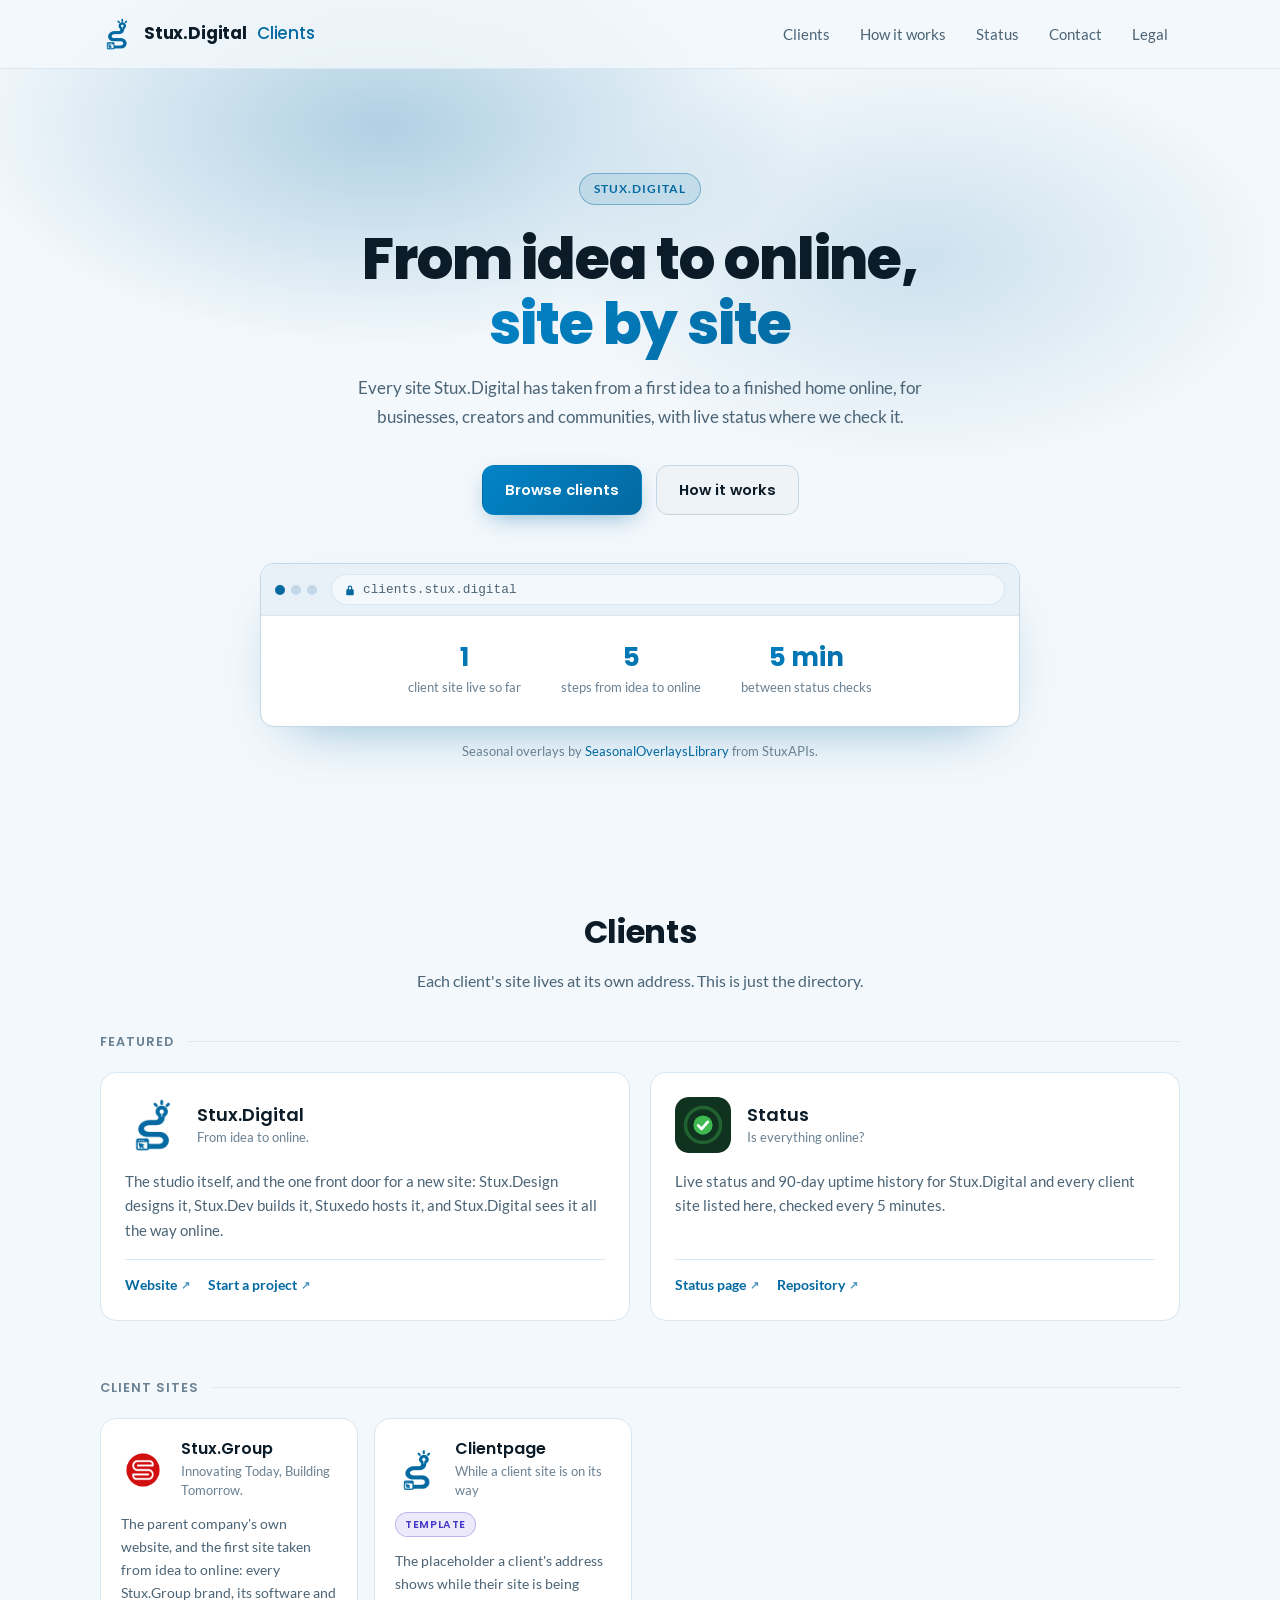
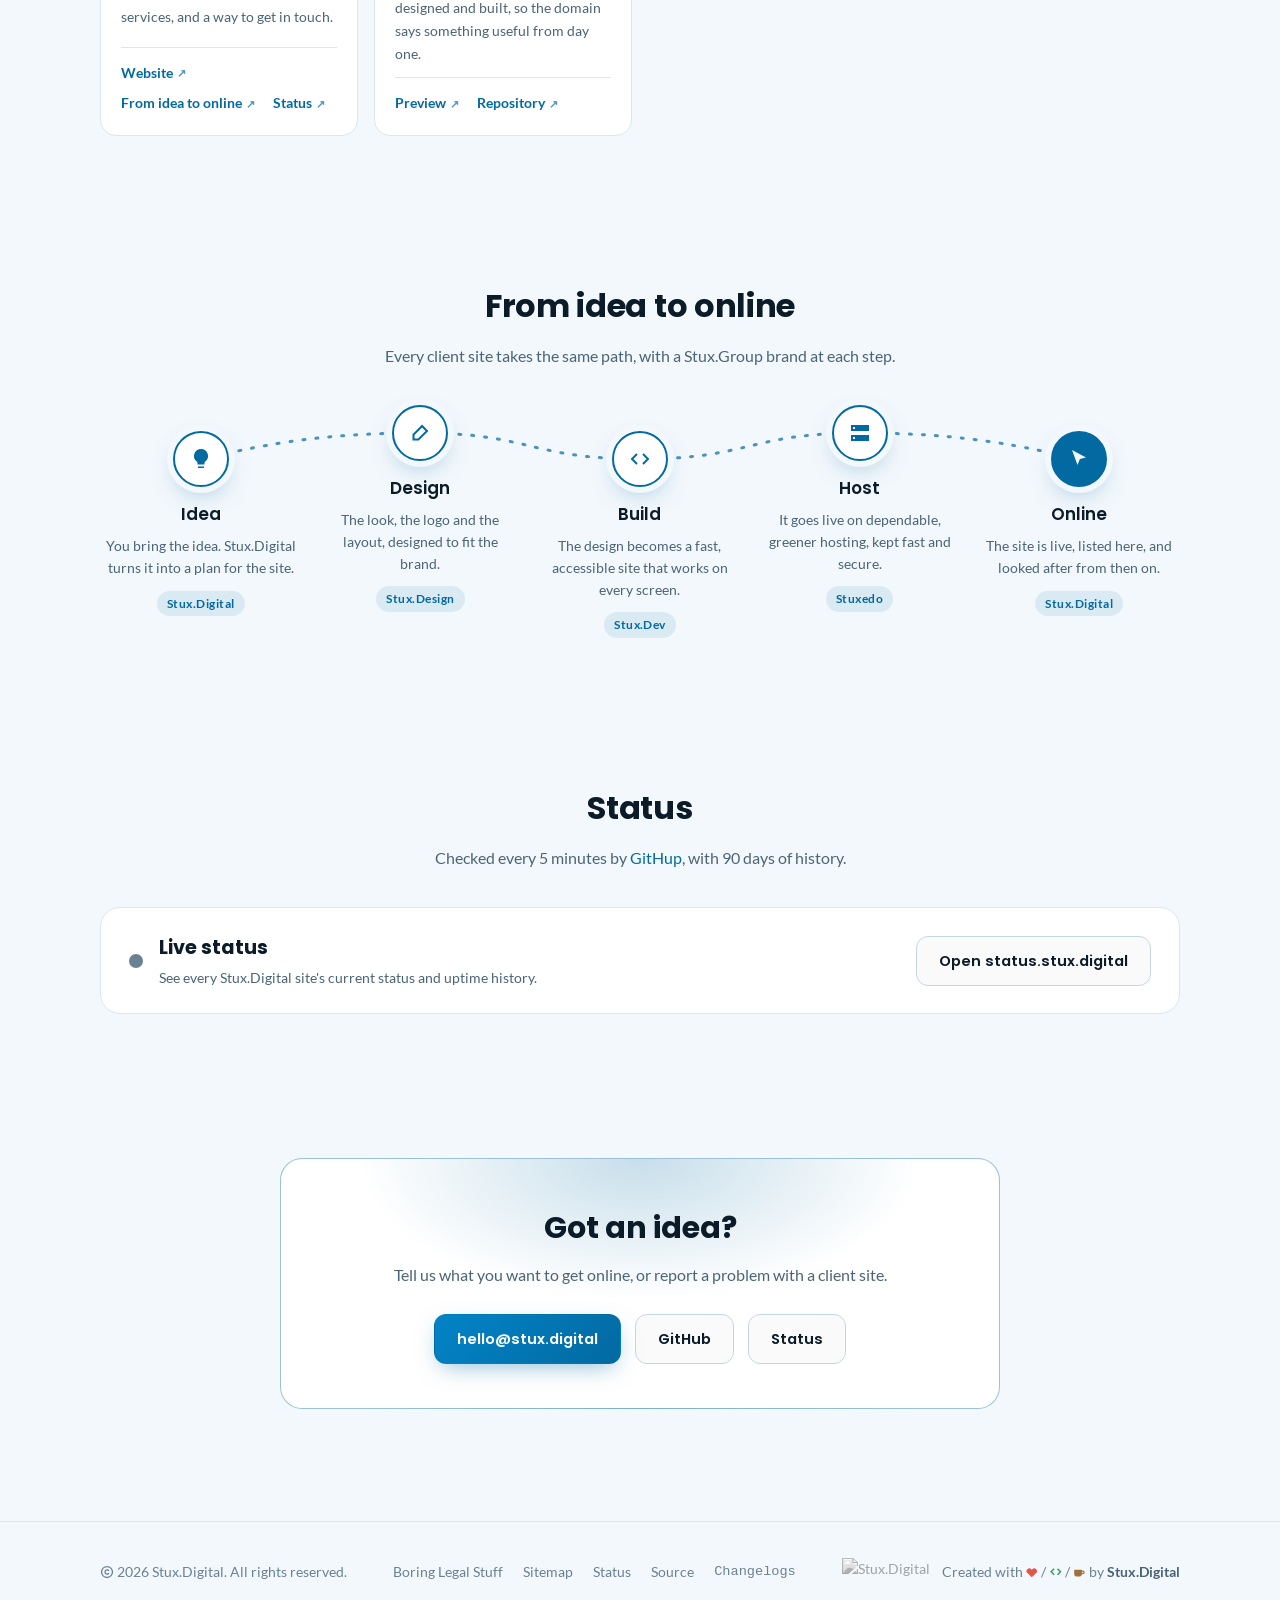
==== index.html @ bcc046fc "Release v1.1.2 See CHANGELOG.md for details." ====
<!doctype html>
<html lang="en">
<head>
  <meta charset="utf-8">
  <meta name="viewport" content="width=device-width, initial-scale=1">
  <meta name="theme-color" content="#0b1218">
  <title>Stux.Digital Clients</title>
  <meta name="description" content="The sites Stux.Digital has taken from idea to online, with live status from status.stux.digital.">
  <link rel="icon" href="https://global.media.stux.digital/favicon.ico" sizes="any">
  <link rel="icon" type="image/png" href="/assets/img/icon-light.png">
  <link rel="stylesheet" href="/assets/css/style.css">
  <link rel="stylesheet" href="/assets/css/site-banner.css">
  <script src="/assets/js/dev-mode.js"></script>
  <script src="https://seasonaloverlayslibrary.stuxapis.net/seasonal-overlays-library.js" defer></script>
</head>
<body>

  <header class="site-header">
    <div class="container">
      <a href="/" class="brand">
        <img class="only-dark" src="/assets/img/icon-light.png" width="34" height="34" alt=""><img class="only-light" src="/assets/img/icon.png" width="34" height="34" alt="">
        Stux.Digital <span class="brand-sub">Clients</span>
      </a>
      <nav class="nav-links">
        <a href="/#clients">Clients</a>
        <a href="/#journey">How it works</a>
        <a href="/#status">Status</a>
        <a href="/#contact">Contact</a>
        <a href="/legal/">Legal</a>
      </nav>
    </div>
  </header>

  <section class="hero">
    <div class="container">
      <span class="eyebrow">Stux.Digital</span>
      <h1>From idea to online,<br><span class="grad">site by site</span></h1>
      <p>Every site Stux.Digital has taken from a first idea to a finished home online, for businesses, creators and communities, with live status where we check it.</p>
      <div class="actions">
        <a class="btn btn-primary" href="#clients">Browse clients</a>
        <a class="btn btn-ghost" href="#journey">How it works</a>
        <button type="button" class="btn btn-ghost btn-season" id="season-btn" data-overlay-preset="auto" hidden>Today's overlay</button>
      </div>

      <!-- The Stux.Digital twist: the hero's stats sit in a browser window, like the one in the logo. -->
      <div class="browser hero-browser">
        <div class="browser-bar" aria-hidden="true">
          <span class="browser-dots"><i></i><i></i><i></i></span>
          <span class="browser-url"><svg viewBox="0 0 16 16" focusable="false"><path d="M5 7V5a3 3 0 0 1 6 0v2h.5A1.5 1.5 0 0 1 13 8.5v5a1.5 1.5 0 0 1-1.5 1.5h-7A1.5 1.5 0 0 1 3 13.5v-5A1.5 1.5 0 0 1 4.5 7zm1.5 0h3V5a1.5 1.5 0 0 0-3 0z"/></svg>clients.stux.digital</span>
        </div>
        <div class="browser-body hero-stats">
          <div><strong class="grad">1</strong><span>client site live so far</span></div>
          <div><strong class="grad">5</strong><span>steps from idea to online</span></div>
          <div><strong class="grad">5 min</strong><span>between status checks</span></div>
        </div>
      </div>
      <p class="season-note">Seasonal overlays by <a href="https://seasonaloverlayslibrary.stuxapis.net" target="_blank" rel="noopener">SeasonalOverlaysLibrary</a> from StuxAPIs.</p>
    </div>
  </section>

  <section class="section" id="clients">
    <div class="container">
      <div class="section-head">
        <h2>Clients</h2>
        <p>Each client's site lives at its own address. This is just the directory.</p>
      </div>

      <h3 class="subhead">Featured</h3>
      <div class="project-grid two-up">

        <article class="project-card" data-monitor="stux-digital:stux-digital">
          <div class="project-top">
            <img class="project-icon only-dark" src="/assets/img/icon-light.png" width="64" height="64" alt="Stux.Digital icon" loading="lazy"><img class="project-icon only-light" src="/assets/img/icon.png" width="64" height="64" alt="Stux.Digital icon" loading="lazy">
            <div>
              <h3>Stux.Digital</h3>
              <div class="project-tagline">From idea to online.</div>
            </div>
          </div>
          <span class="badge-status live" hidden></span>
          <p class="desc">The studio itself, and the one front door for a new site: Stux.Design designs it, Stux.Dev builds it, Stuxedo hosts it, and Stux.Digital sees it all the way online.</p>
          <div class="project-links">
            <a href="https://stux.digital" target="_blank" rel="noopener">Website</a>
            <a href="mailto:hello@stux.digital">Start a project</a>
          </div>
        </article>

        <article class="project-card" data-monitor="stux-digital:*">
          <div class="project-top">
            <img class="project-icon" src="/assets/img/clients/status.svg" width="64" height="64" alt="Status icon" loading="lazy">
            <div>
              <h3>Status</h3>
              <div class="project-tagline">Is everything online?</div>
            </div>
          </div>
          <span class="badge-status live" hidden></span>
          <p class="desc">Live status and 90-day uptime history for Stux.Digital and every client site listed here, checked every 5 minutes.</p>
          <div class="project-links">
            <a href="https://status.stux.digital" target="_blank" rel="noopener">Status page</a>
            <a href="https://github.com/StuxDigital/Status" target="_blank" rel="noopener">Repository</a>
          </div>
        </article>

      </div>

      <h3 class="subhead">Client sites</h3>
      <div class="project-grid compact">

        <!-- The first client site: Stux.Group's own website. -->
        <article class="project-card" data-monitor="stux-group:stux-group">
          <div class="project-top">
            <img class="project-icon" src="/assets/img/clients/stuxgroup.png" width="44" height="44" alt="Stux.Group icon" loading="lazy">
            <div>
              <h3>Stux.Group</h3>
              <div class="project-tagline">Innovating Today, Building Tomorrow.</div>
            </div>
          </div>
          <span class="badge-status live" hidden></span>
          <p class="desc">The parent company's own website, and the first site taken from idea to online: every Stux.Group brand, its software and services, and a way to get in touch.</p>
          <div class="project-links">
            <a href="https://stux.group" target="_blank" rel="noopener">Website</a>
            <a href="/stuxgroup/">From idea to online</a>
            <a href="https://status.stux.group" target="_blank" rel="noopener">Status</a>
          </div>
        </article>

        <article data-state="template" class="project-card">
          <div class="project-top">
            <img class="project-icon only-dark" src="/assets/img/icon-light.png" width="44" height="44" alt="Clientpage icon" loading="lazy"><img class="project-icon only-light" src="/assets/img/icon.png" width="44" height="44" alt="Clientpage icon" loading="lazy">
            <div>
              <h3>Clientpage</h3>
              <div class="project-tagline">While a client site is on its way</div>
            </div>
          </div>
          <span class="badge-status template"><i class="badge-ico" aria-hidden="true"></i>Template</span>
          <p class="desc">The placeholder a client's address shows while their site is being designed and built, so the domain says something useful from day one.</p>
          <div class="project-links">
            <a href="https://clientpage.stux.digital" target="_blank" rel="noopener">Preview</a>
            <a href="https://github.com/StuxDigital/clientpage" target="_blank" rel="noopener">Repository</a>
          </div>
        </article>

      </div>
    </div>
  </section>

  <section class="section" id="journey">
    <div class="container">
      <div class="section-head">
        <h2>From idea to online</h2>
        <p>Every client site takes the same path, with a Stux.Group brand at each step.</p>
      </div>
      <!-- The winding path from the logo joins the five steps (drawn by main.js). -->
      <ol class="journey">
        <li class="journey-step">
          <span class="journey-dot" aria-hidden="true"><svg viewBox="0 0 24 24" focusable="false"><path d="M9 21h6v-1.5H9zm3-19a7 7 0 0 0-4.2 12.6c.5.4.7.9.7 1.4v1.5h7V16c0-.5.2-1 .7-1.4A7 7 0 0 0 12 2z"/></svg></span>
          <h3>Idea</h3>
          <p>You bring the idea. Stux.Digital turns it into a plan for the site.</p>
          <span class="journey-by">Stux.Digital</span>
        </li>
        <li class="journey-step">
          <span class="journey-dot" aria-hidden="true"><svg viewBox="0 0 24 24" focusable="false"><path d="m14.1 3.6 6.3 6.3-9.6 9.6H4.5v-6.3zm0 2.8-7.6 7.6v3.5H10l7.6-7.6z"/></svg></span>
          <h3>Design</h3>
          <p>The look, the logo and the layout, designed to fit the brand.</p>
          <a class="journey-by" href="https://stux.design" target="_blank" rel="noopener">Stux.Design</a>
        </li>
        <li class="journey-step">
          <span class="journey-dot" aria-hidden="true"><svg viewBox="0 0 24 24" focusable="false"><path d="M8.3 6.3 9.7 7.7 5.4 12l4.3 4.3-1.4 1.4L2.6 12zm7.4 0L21.4 12l-5.7 5.7-1.4-1.4 4.3-4.3-4.3-4.3z"/></svg></span>
          <h3>Build</h3>
          <p>The design becomes a fast, accessible site that works on every screen.</p>
          <a class="journey-by" href="https://stux.dev" target="_blank" rel="noopener">Stux.Dev</a>
        </li>
        <li class="journey-step">
          <span class="journey-dot" aria-hidden="true"><svg viewBox="0 0 24 24" focusable="false"><path d="M3 4h18v6H3zm2 2v2h2V6zm-2 8h18v6H3zm2 2v2h2v-2z"/></svg></span>
          <h3>Host</h3>
          <p>It goes live on dependable, greener hosting, kept fast and secure.</p>
          <a class="journey-by" href="https://stuxedo.com" target="_blank" rel="noopener">Stuxedo</a>
        </li>
        <li class="journey-step">
          <span class="journey-dot" aria-hidden="true"><svg viewBox="0 0 24 24" focusable="false"><path d="M5 3l14 7.4-6.1 1.7L10.5 18z"/></svg></span>
          <h3>Online</h3>
          <p>The site is live, listed here, and looked after from then on.</p>
          <span class="journey-by">Stux.Digital</span>
        </li>
      </ol>
    </div>
  </section>

  <section class="section" id="status">
    <div class="container">
      <div class="section-head">
        <h2>Status</h2>
        <p>Checked every 5 minutes by <a href="https://githup.stux.group" target="_blank" rel="noopener" style="color: var(--accent-bright);">GitHup</a>, with 90 days of history.</p>
      </div>
      <div class="status-band" id="status-band">
        <div class="sb-main">
          <span class="sb-dot" aria-hidden="true"></span>
          <div>
            <h2>Live status</h2>
            <p>See every Stux.Digital site's current status and uptime history.</p>
          </div>
        </div>
        <a class="btn btn-ghost" href="https://status.stux.digital" target="_blank" rel="noopener">Open status.stux.digital</a>
      </div>
    </div>
  </section>

  <section class="section" id="contact">
    <div class="container">
      <div class="contact-card">
        <h2>Got an idea?</h2>
        <p>Tell us what you want to get online, or report a problem with a client site.</p>
        <div class="contact-links">
          <a class="btn btn-primary" href="mailto:hello@stux.digital">hello@stux.digital</a>
          <a class="btn btn-ghost" href="https://github.com/StuxDigital" target="_blank" rel="noopener">GitHub</a>
          <a class="btn btn-ghost" href="https://status.stux.digital" target="_blank" rel="noopener">Status</a>
        </div>
      </div>
    </div>
  </section>

  <footer class="site-footer">
    <div class="container">
      <div><span class="copy-i" title="Copyright"><svg viewBox="0 0 16 16" aria-hidden="true" focusable="false"><path d="M8 1a7 7 0 1 1 0 14A7 7 0 0 1 8 1zm0 1.5a5.5 5.5 0 1 0 0 11 5.5 5.5 0 0 0 0-11zm.1 2.3c1.2 0 2.2.6 2.7 1.6l-1.3.7c-.3-.6-.8-.9-1.4-.9-1 0-1.6.8-1.6 1.8s.6 1.8 1.6 1.8c.6 0 1.1-.3 1.4-.9l1.3.7c-.5 1-1.5 1.6-2.7 1.6-1.8 0-3.1-1.4-3.1-3.2s1.3-3.2 3.1-3.2z"/></svg></span><span class="sr-only">&copy;</span> <span data-year data-year-start="2026"></span> Stux.Digital. All rights reserved.</div>
      <div class="footer-links">
        <a href="/legal/">Boring Legal Stuff</a>
        <a href="/sitemap/">Sitemap</a>
        <a href="https://status.stux.digital" target="_blank" rel="noopener">Status</a>
        <a href="https://github.com/StuxDigital/Clients" target="_blank" rel="noopener">Source</a>
        <a href="/changelogs/" data-site-version title="Changelogs">Changelogs</a>
      </div>
      <div class="footer-brand">
        <div class="footer-brand-row">
          <a href="/" aria-label="Stux.Digital"><img class="footer-brand-logo only-dark" src="https://global.media.stux.digital/logo-light.png" alt="Stux.Digital" height="28"><img class="footer-brand-logo only-light" src="https://global.media.stux.digital/logo.png" alt="Stux.Digital" height="28"></a>
        </div>
        <p class="footer-created">Created with <span class="fc-i fc-love" title="Love"><svg viewBox="0 0 16 16" aria-hidden="true" focusable="false"><path d="M8 14.3 1.9 8.4A3.7 3.7 0 0 1 7.2 3.1L8 3.9l.8-.8a3.7 3.7 0 0 1 5.3 5.3z"/></svg></span> / <span class="fc-i fc-code" title="Code"><svg viewBox="0 0 16 16" aria-hidden="true" focusable="false"><path d="M5.4 3.9 1.3 8l4.1 4.1 1.2-1.2L3.7 8l2.9-2.9zm5.2 0L9.4 5.1 12.3 8l-2.9 2.9 1.2 1.2L14.7 8z"/></svg></span> / <span class="fc-i fc-coffee" title="Coffee"><svg viewBox="0 0 16 16" aria-hidden="true" focusable="false"><path d="M1.5 4.5h9.5v5A3.5 3.5 0 0 1 7.5 13h-2.5A3.5 3.5 0 0 1 1.5 9.5zM11 5.5h1.2a2.3 2.3 0 0 1 0 4.6H11V8.6h1.2a.8.8 0 0 0 0-1.6H11z"/></svg></span><span class="sr-only"> love, code and coffee</span> by <a href="https://github.com/StuxDigital" target="_blank" rel="noopener">Stux.Digital</a></p>
      </div>
    </div>
  </footer>

  <script src="/assets/js/main.js" defer></script>
</body>
</html>
---- assets/css/style.css ----
/* Stux.Digital Clients — shared stylesheet
   Layout follows the Stux.Group Services sites; palette is Stux.Digital's two-tone sky blue
   (dark accent #38bdf8, light accent #0369a1, both straight from the logo), dark by default and
   light via the system preference or <html data-theme="light">. Poppins for headings, Lato for
   body copy. The Stux.Digital twist (browser-window frames, the idea-to-online path) is at the end. */

/* Self-hosted (SIL Open Font License), latin subset only, so the site makes
   no third-party requests. See assets/fonts/. */
@font-face {
  font-family: "Lato";
  font-style: normal;
  font-weight: 400;
  font-display: swap;
  src: url("/assets/fonts/lato-400-latin.woff2") format("woff2");
  unicode-range: U+0000-00FF, U+0131, U+0152-0153, U+02BB-02BC, U+02C6, U+02DA, U+02DC, U+0304, U+0308, U+0329, U+2000-206F, U+20AC, U+2122, U+2191, U+2193, U+2212, U+2215, U+FEFF, U+FFFD;
}
@font-face {
  font-family: "Lato";
  font-style: normal;
  font-weight: 700;
  font-display: swap;
  src: url("/assets/fonts/lato-700-latin.woff2") format("woff2");
  unicode-range: U+0000-00FF, U+0131, U+0152-0153, U+02BB-02BC, U+02C6, U+02DA, U+02DC, U+0304, U+0308, U+0329, U+2000-206F, U+20AC, U+2122, U+2191, U+2193, U+2212, U+2215, U+FEFF, U+FFFD;
}
@font-face {
  font-family: "Poppins";
  font-style: normal;
  font-weight: 500;
  font-display: swap;
  src: url("/assets/fonts/poppins-500-latin.woff2") format("woff2");
  unicode-range: U+0000-00FF, U+0131, U+0152-0153, U+02BB-02BC, U+02C6, U+02DA, U+02DC, U+0304, U+0308, U+0329, U+2000-206F, U+20AC, U+2122, U+2191, U+2193, U+2212, U+2215, U+FEFF, U+FFFD;
}
@font-face {
  font-family: "Poppins";
  font-style: normal;
  font-weight: 600;
  font-display: swap;
  src: url("/assets/fonts/poppins-600-latin.woff2") format("woff2");
  unicode-range: U+0000-00FF, U+0131, U+0152-0153, U+02BB-02BC, U+02C6, U+02DA, U+02DC, U+0304, U+0308, U+0329, U+2000-206F, U+20AC, U+2122, U+2191, U+2193, U+2212, U+2215, U+FEFF, U+FFFD;
}
@font-face {
  font-family: "Poppins";
  font-style: normal;
  font-weight: 700;
  font-display: swap;
  src: url("/assets/fonts/poppins-700-latin.woff2") format("woff2");
  unicode-range: U+0000-00FF, U+0131, U+0152-0153, U+02BB-02BC, U+02C6, U+02DA, U+02DC, U+0304, U+0308, U+0329, U+2000-206F, U+20AC, U+2122, U+2191, U+2193, U+2212, U+2215, U+FEFF, U+FFFD;
}
@font-face {
  font-family: "Poppins";
  font-style: normal;
  font-weight: 800;
  font-display: swap;
  src: url("/assets/fonts/poppins-800-latin.woff2") format("woff2");
  unicode-range: U+0000-00FF, U+0131, U+0152-0153, U+02BB-02BC, U+02C6, U+02DA, U+02DC, U+0304, U+0308, U+0329, U+2000-206F, U+20AC, U+2122, U+2191, U+2193, U+2212, U+2215, U+FEFF, U+FFFD;
}

:root {
  color-scheme: dark;
  --bg: #0b1218;
  --bg-raised: #0f1820;
  --bg-card: #121d27;
  --bg-card-hover: #172430;
  --border: #1f2f3c;
  --border-strong: #2b4152;
  --text: #eef6fb;
  --text-muted: #a3b7c4;
  --text-faint: #7a909e;
  --accent: #38bdf8;
  --accent-rgb: 56, 189, 248;
  --accent-bright: #7dd3fc;
  --accent-pink: #0ea5e9;
  --accent-soft: rgba(56, 189, 248, 0.14);
  --accent-grad: linear-gradient(135deg, #7dd3fc 0%, #38bdf8 55%, #0ea5e9 100%);
  --header-bg: rgba(11, 18, 24, 0.8);
  --ghost-bg: rgba(255, 255, 255, 0.02);
  --ok: #34d399; --ok-rgb: 52, 211, 153;
  --warn: #f0b429; --warn-rgb: 240, 180, 41;
  --bad: #ff6b61; --bad-rgb: 255, 107, 97;
  --soon: #b98cff; --soon-rgb: 185, 140, 255;
  --maint: #f0883e; --maint-rgb: 240, 136, 62;
  --tmpl: #a5b4fc; --tmpl-rgb: 165, 180, 252;
  --logo-base: grayscale(1) brightness(0) invert(.7);
  --logo-hover: grayscale(0) brightness(1) invert(0);
  --radius: 16px;
  --container: 1120px;
  --font-sans: "Lato", -apple-system, BlinkMacSystemFont, "Segoe UI", Roboto, Helvetica, Arial, sans-serif;
  --font-display: "Poppins", var(--font-sans);
  --font-mono: "SFMono-Regular", Consolas, "Liberation Mono", Menlo, monospace;
}

@media (prefers-color-scheme: light) {
  :root:not([data-theme="dark"]) {
    color-scheme: light;
    --bg: #f3f8fc;
    --bg-raised: #e8f1f8;
    --bg-card: #ffffff;
    --bg-card-hover: #eef6fc;
    --border: #d9e7f1;
    --border-strong: #c3d7e6;
    --text: #0b1c28;
    --text-muted: #4b6476;
    --text-faint: #6a8193;
    --accent: #0369a1;
    --accent-rgb: 3, 105, 161;
    --accent-bright: #0369a1;
    --accent-pink: #0284c7;
    --accent-soft: rgba(3, 105, 161, 0.1);
    --accent-grad: linear-gradient(135deg, #0284c7 0%, #0369a1 100%);
    --header-bg: rgba(243, 248, 252, 0.82);
    --ghost-bg: rgba(0, 0, 0, 0.02);
    --ok: #0f7a55; --ok-rgb: 15, 122, 85;
    --warn: #9a6a00; --warn-rgb: 154, 106, 0;
    --bad: #c62828; --bad-rgb: 198, 40, 40;
    --soon: #6b3fc4; --soon-rgb: 107, 63, 196;
    --maint: #b8530f; --maint-rgb: 184, 83, 15;
    --tmpl: #4338ca; --tmpl-rgb: 67, 56, 202;
    --logo-base: grayscale(1) brightness(1) invert(0);
    --logo-hover: grayscale(0) brightness(1) invert(0);
  }
}
:root[data-theme="light"] {
  color-scheme: light;
  --bg: #f3f8fc;
  --bg-raised: #e8f1f8;
  --bg-card: #ffffff;
  --bg-card-hover: #eef6fc;
  --border: #d9e7f1;
  --border-strong: #c3d7e6;
  --text: #0b1c28;
  --text-muted: #4b6476;
  --text-faint: #6a8193;
  --accent: #0369a1;
  --accent-rgb: 3, 105, 161;
  --accent-bright: #0369a1;
  --accent-pink: #0284c7;
  --accent-soft: rgba(3, 105, 161, 0.1);
  --accent-grad: linear-gradient(135deg, #0284c7 0%, #0369a1 100%);
  --header-bg: rgba(243, 248, 252, 0.82);
  --ghost-bg: rgba(0, 0, 0, 0.02);
  --ok: #0f7a55; --ok-rgb: 15, 122, 85;
  --warn: #9a6a00; --warn-rgb: 154, 106, 0;
  --bad: #c62828; --bad-rgb: 198, 40, 40;
  --soon: #6b3fc4; --soon-rgb: 107, 63, 196;
  --maint: #b8530f; --maint-rgb: 184, 83, 15;
  --tmpl: #4338ca; --tmpl-rgb: 67, 56, 202;
  --logo-base: grayscale(1) brightness(1) invert(0);
  --logo-hover: grayscale(0) brightness(1) invert(0);
}

* { box-sizing: border-box; }

html { scroll-behavior: smooth; scroll-padding-top: calc(80px + var(--banner-h, 0px)); }

body {
  margin: 0;
  background: var(--bg);
  color: var(--text);
  font-family: var(--font-sans);
  line-height: 1.65;
  -webkit-font-smoothing: antialiased;
  overflow-x: hidden;
}

h1, h2, h3, .brand, .btn { font-family: var(--font-display); }

img { max-width: 100%; display: block; }

a { color: inherit; text-decoration: none; }

::selection { background: var(--accent); color: #fff; }

:focus-visible { outline: 2px solid var(--accent-bright); outline-offset: 3px; border-radius: 6px; }

.container {
  max-width: var(--container);
  margin: 0 auto;
  padding: 0 20px;
}

/* The shared site banner (site-banner.css; dev mode, see main.js) in this site's colours. The banner follows
   the page theme (system preference). */
.site-banners {
  --banner-page-bg: var(--bg);
  --banner-text: var(--text);
  --banner-site: var(--accent-bright);
  --banner-site-light: var(--accent-bright);
}

/* Header */
.site-header {
  position: sticky;
  top: var(--banner-h, 0px);
  z-index: 20;
  background: var(--header-bg);
  backdrop-filter: blur(12px);
  -webkit-backdrop-filter: blur(12px);
  border-bottom: 1px solid var(--border);
}
.site-header .container {
  display: flex;
  align-items: center;
  justify-content: space-between;
  height: 68px;
}
.brand {
  display: flex;
  align-items: center;
  gap: 10px;
  font-weight: 700;
  font-size: 1.05rem;
  letter-spacing: -0.01em;
}
.brand img { width: 34px; height: 34px; border-radius: 10px; }
.brand .brand-sub { color: var(--accent-bright); font-weight: 500; }

.nav-links {
  display: flex;
  gap: 6px;
  font-size: 0.92rem;
  color: var(--text-muted);
}
.nav-links a {
  padding: 6px 12px;
  border-radius: 8px;
  transition: color 0.15s, background 0.15s;
}
.nav-links a:hover { color: var(--text); background: var(--accent-soft); }

/* Breadcrumb */
.breadcrumb {
  display: flex;
  align-items: center;
  gap: 8px;
  font-size: 0.85rem;
  color: var(--text-faint);
  margin-bottom: 14px;
}
.breadcrumb a:hover { color: var(--accent-bright); }
.bc-sep { opacity: 0.5; }
.bc-cur { color: var(--text-muted); }

/* Hero */
.hero {
  position: relative;
  padding: 104px 0 72px;
  text-align: center;
  isolation: isolate;
}
.hero::before {
  content: "";
  position: absolute;
  inset: -120px 0 0;
  z-index: -1;
  background:
    radial-gradient(600px 320px at 30% 20%, rgba(var(--accent-rgb), 0.28), transparent 70%),
    radial-gradient(520px 300px at 72% 35%, rgba(var(--accent-rgb), 0.16), transparent 70%);
  pointer-events: none;
}
.hero .eyebrow {
  display: inline-block;
  font-size: 0.76rem;
  font-weight: 700;
  letter-spacing: 0.08em;
  text-transform: uppercase;
  color: var(--accent-bright);
  background: var(--accent-soft);
  border: 1px solid rgba(var(--accent-rgb), 0.4);
  padding: 5px 14px;
  border-radius: 999px;
  margin-bottom: 22px;
}
.hero h1 {
  font-size: clamp(2.1rem, 5.5vw, 3.6rem);
  font-weight: 800;
  line-height: 1.12;
  letter-spacing: -0.02em;
  margin: 0 0 18px;
}
.grad {
  background: var(--accent-grad);
  -webkit-background-clip: text;
  background-clip: text;
  color: transparent;
}
.hero p {
  color: var(--text-muted);
  max-width: 620px;
  margin: 0 auto;
  font-size: 1.08rem;
}
.hero .actions {
  margin-top: 34px;
  display: flex;
  gap: 14px;
  justify-content: center;
  flex-wrap: wrap;
}
.hero-stats {
  display: flex;
  justify-content: center;
  gap: 40px;
  margin-top: 48px;
  flex-wrap: wrap;
}
.hero-stats div { text-align: center; }
.hero-stats strong {
  display: block;
  font-family: var(--font-display);
  font-size: 1.6rem;
  font-weight: 700;
  line-height: 1.2;
}
.hero-stats span { font-size: 0.82rem; color: var(--text-faint); }

.btn {
  display: inline-flex;
  align-items: center;
  gap: 8px;
  padding: 12px 22px;
  border-radius: 12px;
  font-size: 0.92rem;
  font-weight: 600;
  border: 1px solid var(--border-strong);
  transition: transform 0.15s, background 0.15s, border-color 0.15s, box-shadow 0.15s;
}
.btn:hover { transform: translateY(-1px); }
.btn-primary {
  background: var(--accent-grad);
  color: #fff;
  border-color: transparent;
  box-shadow: 0 8px 24px -8px rgba(var(--accent-rgb), 0.5);
}
.btn-primary:hover { box-shadow: 0 10px 28px -6px rgba(var(--accent-rgb), 0.6); }
.btn-ghost { color: var(--text); background: var(--ghost-bg); }
.btn-ghost:hover { background: var(--accent-soft); border-color: var(--accent); }

/* Sections */
.section { padding: 72px 0; }
.section-head { margin-bottom: 36px; text-align: center; }
.section-head h2 { font-size: clamp(1.6rem, 3.5vw, 2rem); font-weight: 700; margin: 0 0 10px; letter-spacing: -0.01em; }
.section-head p { color: var(--text-muted); margin: 0; }
.subhead {
  display: flex;
  align-items: center;
  gap: 14px;
  font-family: var(--font-display);
  font-size: 0.8rem;
  font-weight: 600;
  letter-spacing: 0.08em;
  text-transform: uppercase;
  color: var(--text-faint);
  margin: 56px 0 20px;
}
.subhead::after { content: ""; flex: 1; height: 1px; background: var(--border); }
.subhead:first-of-type { margin-top: 0; }

/* Project cards */
.project-grid {
  display: grid;
  grid-template-columns: repeat(auto-fill, minmax(300px, 1fr));
  gap: 20px;
}
.project-card {
  position: relative;
  background: var(--bg-card);
  border: 1px solid var(--border);
  border-radius: var(--radius);
  padding: 24px;
  display: flex;
  flex-direction: column;
  gap: 16px;
  transition: border-color 0.2s, transform 0.2s, background 0.2s, box-shadow 0.2s;
}
.project-card:hover {
  border-color: rgba(var(--accent-rgb), 0.7);
  background: var(--bg-card-hover);
  transform: translateY(-3px);
  box-shadow: 0 16px 40px -20px rgba(var(--accent-rgb), 0.55);
}
.project-card .project-top {
  display: flex;
  align-items: center;
  gap: 16px;
}

/* Icons: every icon renders into a fixed square box and is scaled with
   object-fit, so non-square or oddly padded source images are never
   stretched or squashed. */
.project-icon {
  width: 56px;
  height: 56px;
  flex: 0 0 56px;
  aspect-ratio: 1 / 1;
  object-fit: contain;
  border-radius: 14px;
}
/* For icons drawn on a transparent background (no tile of their own). */
.project-card h3 { margin: 0; font-size: 1.12rem; font-weight: 600; line-height: 1.3; }
.project-card .project-tagline { color: var(--text-faint); font-size: 0.84rem; margin-top: 2px; line-height: 1.4; }
.project-card p.desc { color: var(--text-muted); font-size: 0.93rem; margin: 0; flex-grow: 1; }
.project-card .stack {
  display: flex;
  flex-wrap: wrap;
  align-items: center;
  gap: 6px;
}
.pill {
  font-size: 0.72rem;
  padding: 3px 10px;
  border-radius: 999px;
  background: var(--bg-raised);
  border: 1px solid var(--border);
  color: var(--text-muted);
}
.project-card .project-links {
  display: flex;
  gap: 18px;
  font-size: 0.86rem;
  padding-top: 14px;
  border-top: 1px solid var(--border);
}
.project-card .project-links a {
  color: var(--accent-bright);
  font-weight: 700;
  display: inline-flex;
  align-items: center;
  gap: 4px;
}
.project-card .project-links a::after { content: "\2197"; font-size: 0.8em; opacity: 0.7; transition: transform 0.15s; }
.project-card .project-links a:hover { color: var(--text); }
.project-card .project-links a:hover::after { transform: translate(2px, -2px); }

/* Two cards per row (Featured, More projects) */
.project-grid.two-up { grid-template-columns: repeat(2, minmax(0, 1fr)); }

/* Featured cards: bigger icon and a soft accent border */
.project-card.featured {
  padding: 28px;
  border-color: rgba(var(--accent-rgb), 0.45);
  background:
    radial-gradient(420px 180px at 0% 0%, rgba(var(--accent-rgb), 0.14), transparent 70%),
    var(--bg-card);
}
.project-card.featured .project-icon { width: 64px; height: 64px; flex-basis: 64px; border-radius: 16px; }
.project-card.featured h3 { font-size: 1.25rem; }

/* Compact cards for smaller scripts/tools */
.project-grid.compact { grid-template-columns: repeat(auto-fill, minmax(240px, 1fr)); gap: 16px; }
.project-grid.compact .project-card { padding: 20px; gap: 12px; }
.project-grid.compact .project-icon { width: 44px; height: 44px; flex-basis: 44px; border-radius: 12px; }
.project-grid.compact h3 { font-size: 1rem; }
.project-grid.compact p.desc { font-size: 0.88rem; }

.badge-status {
  font-family: var(--font-display);
  font-size: 0.66rem;
  text-transform: uppercase;
  letter-spacing: 0.06em;
  padding: 3px 9px;
  border-radius: 999px;
  font-weight: 600;
  margin-left: auto;
}
.badge-status.live { background: rgba(var(--ok-rgb), 0.1); color: var(--ok); border: 1px solid rgba(var(--ok-rgb), 0.3); }
.badge-status.building { background: rgba(var(--warn-rgb), 0.1); color: var(--warn); border: 1px solid rgba(var(--warn-rgb), 0.3); }
.badge-status.archived, .badge-status.discontinued { background: rgba(156, 160, 172, 0.1); color: var(--text-muted); border: 1px solid rgba(156, 160, 172, 0.35); }

/* About / skills */
.skills-grid {
  display: flex;
  flex-wrap: wrap;
  justify-content: center;
  gap: 10px;
  max-width: 820px;
  margin: 0 auto;
}
.skill-chip {
  background: var(--bg-card);
  border: 1px solid var(--border);
  border-radius: 999px;
  padding: 9px 18px;
  font-size: 0.9rem;
  color: var(--text-muted);
  transition: border-color 0.15s, color 0.15s;
}
.skill-chip:hover { border-color: var(--accent); color: var(--text); }

/* Contact */
.contact-card {
  max-width: 720px;
  margin: 0 auto;
  text-align: center;
  padding: 44px 28px;
  border-radius: 22px;
  border: 1px solid rgba(var(--accent-rgb), 0.4);
  background:
    radial-gradient(400px 200px at 50% 0%, rgba(var(--accent-rgb), 0.22), transparent 70%),
    var(--bg-card);
}
.contact-card h2 { font-size: clamp(1.5rem, 3.5vw, 1.9rem); margin: 0 0 8px; }
.contact-card p { color: var(--text-muted); margin: 0 0 26px; }
.contact-links {
  display: flex;
  gap: 14px;
  justify-content: center;
  flex-wrap: wrap;
}

/* Footer */
.site-footer {
  border-top: 1px solid var(--border);
  padding: 36px 0;
  margin-top: 40px;
}
.site-footer .container {
  display: flex;
  flex-wrap: wrap;
  gap: 16px;
  align-items: center;
  justify-content: space-between;
  font-size: 0.85rem;
  color: var(--text-faint);
}
.footer-links {
  display: flex;
  gap: 20px;
  flex-wrap: wrap;
}
.footer-links a:hover { color: var(--accent-bright); }

/* Brand block "Stux.Digital logo" and "Created with", muted until hovered.
   The logo keeps the same filter functions in every state, so the hover animates smoothly
   (switching the filter off drops the image's layer and snaps). */
.footer-brand { display: flex; flex-wrap: wrap; align-items: center; gap: 8px 12px; }
.footer-brand-row { display: flex; flex-wrap: wrap; align-items: center; gap: 8px 12px; }
.footer-brand-logo { display: block; height: 28px; width: auto; filter: var(--logo-base); opacity: .7;
  transition: filter .2s ease, opacity .2s ease; will-change: filter, opacity; backface-visibility: hidden; transform: translateZ(0); }
.footer-brand a:hover .footer-brand-logo, .footer-brand a:focus-visible .footer-brand-logo { filter: var(--logo-hover); opacity: 1; }
.footer-brand-sep { color: var(--border); }
.footer-brand-text { color: var(--text-muted); font-weight: 600; transition: color .2s; }
.footer-brand-text:hover, .footer-brand-text:focus-visible { color: var(--text); }
.footer-created { margin: 0; }
.footer-created a { color: var(--text-muted); font-weight: 600; transition: color .2s; }
.footer-created a:hover, .footer-created a:focus-visible { color: var(--text); }
.fc-i, .copy-i { display: inline-flex; vertical-align: -2px; }
.copy-i svg { width: 14px; height: 14px; fill: currentColor; }
/* Created-with icons share a 1em box; heart/coffee are scaled optically so the solid heart is not bigger than the code icon */
.fc-i { vertical-align: -0.125em; }
.fc-i svg { width: 1em; height: 1em; fill: currentColor; }
.fc-love { font-size: 0.85em; }
.fc-code { font-size: 1em; }
.fc-coffee { font-size: 0.95em; }
.fc-love { color: #e5534b; } .fc-code { color: #2da44e; } .fc-coffee { color: #a0703c; }
.sr-only { position: absolute; width: 1px; height: 1px; padding: 0; margin: -1px; overflow: hidden; clip: rect(0,0,0,0); white-space: nowrap; border: 0; }
@media (prefers-reduced-motion: reduce) { .footer-brand-logo, .footer-brand-text, .footer-created a { transition: none; } }

/* Legal pages */
.page-hero { padding: 56px 0 32px; }
.page-title { font-size: 2rem; margin: 8px 0 10px; }
.page-desc { color: var(--text-muted); max-width: 640px; }

.legal-grid {
  display: grid;
  grid-template-columns: repeat(auto-fit, minmax(260px, 1fr));
  gap: 18px;
}
.legal-card {
  background: var(--bg-card);
  border: 1px solid var(--border);
  border-radius: var(--radius);
  padding: 20px;
  display: flex;
  justify-content: space-between;
  align-items: center;
  gap: 12px;
  transition: border-color 0.15s, background 0.15s;
}
.legal-card:hover { border-color: var(--accent); background: var(--bg-card-hover); }
.legal-card-name { font-family: var(--font-display); font-weight: 600; margin-bottom: 4px; }
.legal-card-desc { color: var(--text-muted); font-size: 0.85rem; }

.section--flush { padding-top: 0; }
.prose-page { max-width: 720px; margin: 0 auto; }
.prose-meta { color: var(--text-faint); font-size: 0.82rem; margin-bottom: 28px; }
.prose-body h2 { font-size: 1.25rem; margin: 36px 0 12px; }
.prose-body h2:first-child { margin-top: 0; }
.prose-body p { color: var(--text-muted); }
.prose-body a { color: var(--accent-bright); }
.prose-body a:hover { text-decoration: underline; }

.info-card {
  background: var(--bg-card);
  border: 1px solid var(--border);
  border-radius: var(--radius);
  padding: 4px 20px;
  margin: 24px 0;
}
.info-card-row {
  padding: 14px 0;
  border-bottom: 1px solid var(--border);
}
.info-card-row.last, .info-card-row:last-child { border-bottom: none; }
.info-card-label { display: block; font-weight: 700; font-size: 0.88rem; margin-bottom: 4px; }
.info-card-value { display: block; color: var(--text-muted); font-size: 0.88rem; }

@media (max-width: 640px) {
  .site-header .container { height: auto; padding: 12px 16px; flex-direction: column; gap: 8px; }
  .nav-links { gap: 2px; flex-wrap: wrap; justify-content: center; }
  .container { padding: 0 16px; }
  .hero { padding: 56px 0 44px; }
  .hero-stats { gap: 28px; }
  .section { padding: 48px 0; }
  .project-grid, .project-grid.compact, .project-grid.two-up { grid-template-columns: 1fr; }
}

@media (prefers-reduced-motion: reduce) {
  html { scroll-behavior: auto; }
  *, *::before, *::after { transition: none !important; }
}

/* Discontinued projects: dimmed, with a short note on why */
.project-card.discontinued { background: transparent; border-style: dashed; }
.project-card.discontinued .project-icon { filter: grayscale(0.85); opacity: 0.7; }
.project-card.discontinued h3 { color: var(--text-muted); }
.project-card.discontinued:hover { background: var(--bg-card); }
.project-card.discontinued:hover .project-icon { filter: none; opacity: 1; }
.discontinued-note {
  margin: 0;
  font-size: 0.82rem;
  color: var(--text-faint);
  padding-left: 10px;
  border-left: 2px solid var(--border-strong);
}

/* ── Stux.Digital Clients additions ─────────────────────────────────────── */

/* Which company a service belongs to */
.project-card .owner { font-size: 0.72rem; font-weight: 700; letter-spacing: 0.06em; text-transform: uppercase; color: var(--accent-bright); }

/* One status badge per card, above the description. Precedence (first wins):
   discontinued, template, maintenance, soon, then the live status from main.js. */
.project-card > .badge-status { align-self: flex-start; margin-left: 0; }
.badge-status { display: inline-flex; align-items: center; gap: 6px; }
.badge-status[hidden] { display: none; }
.badge-status.soon { background: rgba(var(--soon-rgb), 0.12); color: var(--soon); border: 1px solid rgba(var(--soon-rgb), 0.35); }
.badge-status.maintenance { background: rgba(var(--maint-rgb), 0.12); color: var(--maint); border: 1px solid rgba(var(--maint-rgb), 0.35); }
.badge-status.template { background: rgba(var(--tmpl-rgb), 0.1); color: var(--tmpl); border: 1px solid rgba(var(--tmpl-rgb), 0.3); }
.badge-status.up { background: rgba(var(--ok-rgb), 0.1); color: var(--ok); border: 1px solid rgba(var(--ok-rgb), 0.3); }
.badge-status.degraded { background: rgba(var(--warn-rgb), 0.1); color: var(--warn); border: 1px solid rgba(var(--warn-rgb), 0.3); }
.badge-status.down { background: rgba(var(--bad-rgb), 0.1); color: var(--bad); border: 1px solid rgba(var(--bad-rgb), 0.35); }
/* Glyphs are the site banner's wrench and rocket (one each), as masks so they take the badge colour.
   Exactly one icon per badge: a glyph for soon/maintenance, the ::before dot for live states, none otherwise. */
.badge-ico { display: none; width: 16px; height: 16px; flex: none; background: currentColor; -webkit-mask: var(--glyph) center / contain no-repeat; mask: var(--glyph) center / contain no-repeat; }
.badge-status.soon .badge-ico, .badge-status.maintenance .badge-ico { display: inline-block; }
.badge-status.soon .badge-ico { --glyph: url("data:image/svg+xml,%3Csvg xmlns='http://www.w3.org/2000/svg' viewBox='-1 -1 14 14'%3E%3Cg transform='rotate%2845 6 6%29'%3E%3Cpath fill-rule='evenodd' d='M6 0c2.9 1.9 3.6 5.2 2.6 8.3H3.4C2.4 5.2 3.1 1.9 6 0zM6 2.9a1.25 1.25 0 1 0 0 2.5A1.25 1.25 0 1 0 6 2.9z'/%3E%3Cpath d='M3.2 5.4 1 9.6h2.9zM8.8 5.4 11 9.6H8.1zM4.5 9h3L6 12z'/%3E%3C/g%3E%3C/svg%3E"); }
.badge-status.maintenance .badge-ico { --glyph: url("data:image/svg+xml,%3Csvg xmlns='http://www.w3.org/2000/svg' viewBox='-1 -1 14 14'%3E%3Cg transform='rotate%2845 6 6%29'%3E%3Cpath fill-rule='evenodd' d='M6 0a2.9 2.9 0 1 1 0 5.8A2.9 2.9 0 1 1 6 0zM5.05 -0.5h1.9v2.9h-1.9z'/%3E%3Crect x='4.9' y='4.6' width='2.2' height='7.4' rx='1.1'/%3E%3C/g%3E%3C/svg%3E"); }
/* Pulsing dot for live states */
.badge-status.up::before, .badge-status.degraded::before, .badge-status.down::before {
  content: ""; width: 7px; height: 7px; border-radius: 50%; background: currentColor; flex: none;
}
.badge-status.up::before { animation: badge-pulse 2s ease-out infinite; }
@keyframes badge-pulse {
  0% { box-shadow: 0 0 0 0 rgba(var(--ok-rgb), 0.55); }
  70%, 100% { box-shadow: 0 0 0 6px rgba(var(--ok-rgb), 0); }
}
@media (prefers-reduced-motion: reduce) { .badge-status.up::before { animation: none; } }

/* Status band */
.status-band {
  display: flex; align-items: center; justify-content: space-between; gap: 20px; flex-wrap: wrap;
  padding: 24px 28px; border-radius: 20px; border: 1px solid var(--border);
  background: var(--bg-card);
}
.status-band .sb-main { display: flex; align-items: center; gap: 16px; }
.status-band .sb-dot { --pulse: 138, 125, 125; width: 14px; height: 14px; border-radius: 50%; background: var(--text-faint); flex: none; box-shadow: 0 0 0 0 rgba(var(--pulse), 0.5); }
.status-band.up .sb-dot { --pulse: var(--ok-rgb); background: var(--ok); }
.status-band.degraded .sb-dot, .status-band.partial .sb-dot { --pulse: var(--warn-rgb); background: var(--warn); }
.status-band.down .sb-dot { --pulse: var(--bad-rgb); background: var(--bad); }
/* Same ring-expands-and-fades pulse as the Online badge dot, coloured by state */
.status-band.up .sb-dot, .status-band.degraded .sb-dot, .status-band.partial .sb-dot, .status-band.down .sb-dot { animation: sb-pulse 2s ease-out infinite; }
@keyframes sb-pulse {
  0% { box-shadow: 0 0 0 0 rgba(var(--pulse), 0.55); }
  70%, 100% { box-shadow: 0 0 0 10px rgba(var(--pulse), 0); }
}
@media (prefers-reduced-motion: reduce) { .status-band .sb-dot { animation: none !important; } }
.status-band h2 { margin: 0; font-size: 1.2rem; }
.status-band p { margin: 2px 0 0; color: var(--text-muted); font-size: 0.9rem; }

/* Seasonal overlay button (SeasonalOverlaysLibrary, vendored in assets/js) */
.btn-season { font-family: var(--font-display); }
.btn-season[hidden] { display: none; }
.hero .season-note { margin-top: 14px; font-size: 0.8rem; color: var(--text-faint); }
.hero .season-note a { color: var(--accent-bright); }

.project-card .project-links button {
  font: inherit; font-weight: 700; color: var(--accent-bright); background: none; border: 0; padding: 0; cursor: pointer;
}
.project-card .project-links button:hover { color: var(--text); }

@media (max-width: 640px) {
  .status-band { padding: 20px; }
}

/* Long names (SeasonalOverlaysLibrary) wrap instead of overflowing, and card links wrap as a row */
.project-card h3 { overflow-wrap: anywhere; }
.project-card .project-top > div { min-width: 0; }
.project-card .project-links { flex-wrap: wrap; row-gap: 8px; }
.project-card .project-links button { white-space: nowrap; }

/* Footer version link (filled from VERSION.md by main.js) */
[data-site-version] { font-family: var(--font-mono, "SFMono-Regular", Consolas, "Liberation Mono", Menlo, monospace); font-variant-numeric: tabular-nums; letter-spacing: 0; }

/* Changelogs page (rendered from CHANGELOG.md by changelogs.js) */
.cl-wrap { max-width: 820px; margin: 0 auto; }
.cl-current { color: var(--text-muted); font-size: 0.9rem; margin: 0 0 20px; }
.cl-current:has(#cl-version:empty) { display: none; }
.cl-current #cl-version { font-family: var(--font-mono, Consolas, monospace); color: var(--text); }
.cl-entry { background: var(--bg-card); border: 1px solid var(--border); border-radius: var(--radius); padding: 18px 22px 10px; margin: 0 0 14px; }
.cl-entry:first-child { border-color: var(--accent); }
.cl-entry h2 { margin: 0 0 10px; font-size: 1.2rem; font-family: var(--font-mono, Consolas, monospace); letter-spacing: 0; }
.cl-entry:first-child h2::after { content: "Latest"; margin-left: 10px; vertical-align: 2px; font: 700 0.7rem var(--font-sans, sans-serif); letter-spacing: 0.06em; text-transform: uppercase; color: #fff; background: var(--accent); border-radius: 999px; padding: 3px 8px; }
.cl-label { display: inline-block; margin: 6px 0 8px; font-size: 0.72rem; font-weight: 800; letter-spacing: 0.08em; text-transform: uppercase; padding: 3px 9px; border-radius: 5px; color: var(--cl, #8a8a94); background: color-mix(in srgb, var(--cl, #8a8a94) 14%, transparent); border: 1px solid color-mix(in srgb, var(--cl, #8a8a94) 45%, transparent); }
.cl-label-added { --cl: #2ecc71; }
.cl-label-changed { --cl: #3ba7ff; }
.cl-label-fixed { --cl: #ffa64d; }
.cl-label-removed { --cl: #ff4d4d; }
.cl-label-security { --cl: #b06bff; }
.cl-label-deprecated { --cl: #8a8a94; }
:root[data-theme="light"] .cl-label-added, :root.theme-light .cl-label-added { --cl: #1e8449; }
:root[data-theme="light"] .cl-label-changed, :root.theme-light .cl-label-changed { --cl: #1a6fc0; }
:root[data-theme="light"] .cl-label-fixed, :root.theme-light .cl-label-fixed { --cl: #b8650f; }
:root[data-theme="light"] .cl-label-removed, :root.theme-light .cl-label-removed { --cl: #c62828; }
:root[data-theme="light"] .cl-label-security, :root.theme-light .cl-label-security { --cl: #7b3fc4; }
:root[data-theme="light"] .cl-label-deprecated, :root.theme-light .cl-label-deprecated { --cl: #5f5f68; }
.cl-list { margin: 0 0 10px; padding-left: 1.2em; color: var(--text-muted); font-size: 0.95rem; }
.cl-list li { margin: 0 0 6px; overflow-wrap: anywhere; }
.cl-list code, .cl-msg code { font-family: var(--font-mono, Consolas, monospace); font-size: 0.88em; background: var(--bg-raised); border: 1px solid var(--border); border-radius: 4px; padding: 1px 5px; }
.cl-list a, .cl-msg a { color: var(--accent-bright, var(--text)); text-decoration: underline; }
.cl-list strong { color: var(--text); }
.cl-h4 { margin: 10px 0 6px; font-size: 0.95rem; }
.cl-msg { color: var(--text-muted); }

/* ── Stux.Digital twist ─────────────────────────────────────────────────────────
   The logo is a browser window with a cursor, joined to a lightbulb by a winding path:
   the hero's stats sit in a browser window, and the idea-to-online journey is a path
   joining five steps. */

/* Theme-swapped images: the bright logo/icon variants on dark, the deep ones on light. */
.only-light { display: none !important; }
@media (prefers-color-scheme: light) {
  :root:not([data-theme="dark"]) .only-light { display: block !important; }
  :root:not([data-theme="dark"]) .only-dark { display: none !important; }
}
:root[data-theme="light"] .only-light { display: block !important; }
:root[data-theme="light"] .only-dark { display: none !important; }

/* Browser-window frame */
.browser {
  max-width: 760px;
  margin: 48px auto 0;
  border: 1px solid var(--border-strong);
  border-radius: 14px;
  background: var(--bg-card);
  overflow: hidden;
  box-shadow: 0 24px 60px -32px rgba(var(--accent-rgb), 0.55);
  text-align: left;
}
.browser-bar {
  display: flex;
  align-items: center;
  gap: 14px;
  padding: 10px 14px;
  background: var(--bg-raised);
  border-bottom: 1px solid var(--border);
}
.browser-dots { display: inline-flex; gap: 6px; flex: none; }
.browser-dots i { width: 10px; height: 10px; border-radius: 50%; background: var(--border-strong); }
.browser-dots i:first-child { background: var(--accent); }
.browser-url {
  flex: 1;
  min-width: 0;
  display: inline-flex;
  align-items: center;
  gap: 7px;
  padding: 4px 12px;
  border-radius: 999px;
  border: 1px solid var(--border);
  background: var(--bg);
  color: var(--text-muted);
  font-family: var(--font-mono);
  font-size: 0.8rem;
  white-space: nowrap;
  overflow: hidden;
  text-overflow: ellipsis;
}
.browser-url svg { width: 12px; height: 12px; flex: none; fill: var(--accent); }
.browser-body { padding: 26px 20px; }
.hero-browser .hero-stats { margin-top: 0; }

/* The empty first-client slot */
.client-empty { border-style: dashed; border-color: rgba(var(--accent-rgb), 0.45); }
.client-empty-icon {
  display: grid;
  place-items: center;
  background: var(--accent-soft);
  border: 1px dashed rgba(var(--accent-rgb), 0.5);
}
.client-empty-icon svg { width: 22px; height: 22px; fill: var(--accent); }

/* The idea-to-online journey: five steps on one winding dotted path, like the path in the logo,
   from the idea's lightbulb to Online. main.js draws it through the dots' centres. */
.journey {
  list-style: none;
  margin: 0;
  padding: 0;
  display: grid;
  grid-template-columns: repeat(5, minmax(0, 1fr));
  gap: 18px;
  position: relative;
}
.journey-path {
  position: absolute;
  inset: 0;
  width: 100%;
  height: 100%;
  overflow: visible;
  pointer-events: none;
  z-index: 0;
}
.journey-path path {
  fill: none;
  stroke: rgba(var(--accent-rgb), 0.7);
  stroke-width: 3;
  stroke-linecap: round;
  stroke-dasharray: 2 11;
  animation: journey-flow 9s linear infinite;
}
@keyframes journey-flow { to { stroke-dashoffset: -260; } }
@media (prefers-reduced-motion: reduce) { .journey-path path { animation: none; } }
.journey-step {
  position: relative;
  z-index: 1;
  text-align: center;
  padding: 0 4px;
}
.journey-step:nth-child(even) { margin-top: 26px; }
.journey-dot {
  display: grid;
  place-items: center;
  width: 56px;
  height: 56px;
  margin: 0 auto 14px;
  border-radius: 50%;
  background: var(--bg-card);
  border: 2px solid var(--accent);
  box-shadow: 0 0 0 6px var(--bg), 0 10px 30px -12px rgba(var(--accent-rgb), 0.8);
}
.journey-dot svg { width: 24px; height: 24px; fill: var(--accent); }
.journey-step:last-child .journey-dot { background: var(--accent); }
.journey-step:last-child .journey-dot svg { fill: var(--bg); }
.journey-step h3 { margin: 0 0 6px; font-size: 1.05rem; font-weight: 600; }
.journey-step p { margin: 0 0 10px; color: var(--text-muted); font-size: 0.88rem; line-height: 1.55; }
.journey-by {
  display: inline-block;
  font-size: 0.74rem;
  font-weight: 700;
  letter-spacing: 0.04em;
  color: var(--accent-bright);
  background: var(--accent-soft);
  border-radius: 999px;
  padding: 3px 10px;
  text-decoration: none;
}
a.journey-by:hover { text-decoration: underline; }
@media (max-width: 860px) {
  .journey { grid-template-columns: 1fr; gap: 0; max-width: 460px; margin: 0 auto; }
  .journey-step,
  .journey-step:nth-child(even) {
    margin: 0;
    display: grid;
    grid-template-columns: 56px 1fr;
    column-gap: 18px;
    text-align: left;
    padding: 0 0 22px;
  }
  .journey-dot { grid-row: span 3; margin: 0; }
  .journey-step .journey-by { justify-self: start; }
}
/* A client's own page: its site in a browser window, then its five steps */
.case-browser { margin-top: 0; }
.case-intro { display: flex; gap: 22px; align-items: flex-start; }
.case-intro img { flex: none; border-radius: 16px; }
.case-intro h2 { margin: 0 0 6px; font-size: 1.4rem; }
.case-intro p { margin: 0 0 16px; color: var(--text-muted); }
.case-links { display: flex; gap: 10px; flex-wrap: wrap; }
@media (max-width: 560px) { .case-intro { flex-direction: column; } }
.not-found-browser { width: 100%; max-width: 620px; margin-top: 0; text-align: center; }
.not-found-browser p { margin-left: auto; margin-right: auto; }
.not-found-browser .browser-body { padding: 36px 24px 40px; }

/* On the bright dark-theme sky, white button text is too faint: use deep ink instead. */
.btn-primary { color: #03253a; }
@media (prefers-color-scheme: light) { :root:not([data-theme="dark"]) .btn-primary { color: #fff; } }
:root[data-theme="light"] .btn-primary { color: #fff; }
/* Phones: the "How it works" link is one tap away in the page anyway; keep the header to two rows. */
@media (max-width: 640px) { .nav-links a[href="/#journey"] { display: none; } }
---- assets/css/site-banner.css ----
/*
 * Site banner - one component, four variants (site, soon, dev, maintenance)
 *
 * Self-contained: copy this file (and site-banner.js) into any project. Muted and
 * readable, and it never covers or cuts off the page.
 *
 * Markup (stack order when several apply: maintenance, soon, dev, site):
 *
 *   <html class="has-site-banner">            (only while a banner is shown)
 *   <body>
 *     <div class="site-banners" data-site-banners>
 *       <div class="site-banner site-banner--dev" role="note">
 *         <span class="site-banner-label">Dev mode</span>
 *         <span class="site-banner-text">Local preview. Run <code>dev-server.sh --no-dev-mode</code>…</span>
 *       </div>
 *     </div>
 *     …the page…
 *
 * Position: sticky at the top of the document by default. If the page scrolls something
 * other than the document (e.g. html{overflow:hidden} + body{overflow:auto}), add
 * .site-banners--fixed to the wrapper and .site-banner-fixed to <html>: the banners are
 * fixed to the top and <body> is padded by their height instead.
 *
 * --banner-h on :root is the banners' height (0px without a banner). site-banner.js keeps
 * it exact with a ResizeObserver, including when the text wraps on phones; the value
 * below is a one-line estimate for no-JS. Offset anything fixed or sticky at the top by
 * it: top: calc(<gap> + var(--banner-h, 0px)), and full-height layouts by
 * min-height: calc(100dvh - var(--banner-h, 0px)). Fixed background layers don't need it.
 *
 * Theme hooks - map these to the project's own tokens (defaults in brackets):
 *   --banner-page-bg   the page background        [var(--bg), #0d1117]
 *   --banner-text      the normal body text       [var(--text), #e6edf3]
 *   --banner-site      the site's own accent      [var(--brand), #3ba7ff] (dark theme)
 *   --banner-site-light  its light-theme accent   [#0a5fb4]
 *   --banner-site-glyph  the site notice's pattern tile, a 48px SVG data URI used as a
 *                      mask (e.g. the project's icon as a silhouette) [a small sparkle]
 * Light theme is picked up from :root.theme-light, :root[data-theme="light"], or the
 * system preference unless :root.theme-dark / [data-theme="dark"] overrides it.
 */

:root {
    --banner-h: 0px;
}

:root.has-site-banner {
    --banner-h: 38px;
    scroll-padding-top: var(--banner-h);
}

.site-banners {
    position: sticky;
    top: 0;
    z-index: 900; /* above page content, below modals (1000+) */
}

.site-banners--fixed {
    position: fixed;
    left: 0;
    right: 0;
}

/* Fixed mode: <html class="has-site-banner site-banner-fixed"> pads <body> instead. */
:root.has-site-banner.site-banner-fixed body {
    padding-top: var(--banner-h);
    scroll-padding-top: var(--banner-h);
}

.site-banner {
    /* Dark-theme accents (the default) */
    --banner-accent: var(--banner-site, var(--brand, #3ba7ff));
    --banner-ink: var(--banner-accent);
    position: relative;
    display: flex;
    flex-wrap: wrap;
    align-items: center;
    justify-content: center;
    gap: 6px 10px;
    padding: 8px 16px;
    /* The page background tinted with the accent; the fallback is the plain page background. */
    --banner-tint: color-mix(in srgb, var(--banner-accent) 12%, var(--banner-page-bg, var(--bg, #0d1117)));
    background: var(--banner-page-bg, var(--bg, #0d1117));
    background: var(--banner-tint);
    border-bottom: 1px solid var(--banner-accent);
    border-bottom-color: color-mix(in srgb, var(--banner-accent) 35%, transparent);
    color: var(--banner-text, var(--text, #e6edf3));
    font: 500 13.5px/1.4 system-ui, -apple-system, "Segoe UI", Roboto, sans-serif;
    text-align: center;
}

/* ── Icon pattern ──
 * Each variant tiles a small glyph across the banner in its accent at low opacity. The glyph
 * is a mask over an accent-coloured layer, so one SVG works in both themes. Pure decoration.
 * Override --banner-glyph (or --banner-site-glyph for the site variant) with your own
 * 48px tile to use another glyph. */
.site-banner {
    --banner-glyph: var(--banner-site-glyph, url("data:image/svg+xml,%3Csvg xmlns='http://www.w3.org/2000/svg' width='48' height='48' viewBox='0 0 48 48'%3E%3Cg transform='translate%285 5%29 scale%281.25%29 rotate%28-10 6 6%29'%3E%3Cpath d='M6 0.2a1.6 1.6 0 1 1 0 3.2A1.6 1.6 0 1 1 6 0.2zM3.9 4.6h3.3v5.3h1.1v1.9H3.7V9.9h1.2V6.5h-1z'/%3E%3C/g%3E%3Cg transform='translate%2829 29%29 scale%281.25%29 rotate%2810 6 6%29'%3E%3Cpath d='M6 0.2a1.6 1.6 0 1 1 0 3.2A1.6 1.6 0 1 1 6 0.2zM3.9 4.6h3.3v5.3h1.1v1.9H3.7V9.9h1.2V6.5h-1z'/%3E%3C/g%3E%3C/svg%3E"));
}
.site-banner--dev         { --banner-glyph: url("data:image/svg+xml,%3Csvg xmlns='http://www.w3.org/2000/svg' width='48' height='48' viewBox='0 0 48 48'%3E%3Cg transform='translate%285 5%29 scale%281.25%29 rotate%28-10 6 6%29'%3E%3Cpath d='M3.7 2.3 4.9 3.5 2.4 6l2.5 2.5-1.2 1.2L0 6zM8.3 2.3 12 6 8.3 9.7 7.1 8.5 9.6 6 7.1 3.5zM6.7 1.6l1.1.4-2.5 8.4-1.1-.4z'/%3E%3C/g%3E%3Cg transform='translate%2829 29%29 scale%281.25%29 rotate%2810 6 6%29'%3E%3Cpath d='M3.7 2.3 4.9 3.5 2.4 6l2.5 2.5-1.2 1.2L0 6zM8.3 2.3 12 6 8.3 9.7 7.1 8.5 9.6 6 7.1 3.5zM6.7 1.6l1.1.4-2.5 8.4-1.1-.4z'/%3E%3C/g%3E%3C/svg%3E"); }
.site-banner--soon        { --banner-glyph: url("data:image/svg+xml,%3Csvg xmlns='http://www.w3.org/2000/svg' width='48' height='48' viewBox='0 0 48 48'%3E%3Cg transform='translate%285 5%29 scale%281.25%29 rotate%2835 6 6%29'%3E%3Cpath fill-rule='evenodd' d='M6 0c2.9 1.9 3.6 5.2 2.6 8.3H3.4C2.4 5.2 3.1 1.9 6 0zM6 2.9a1.25 1.25 0 1 0 0 2.5A1.25 1.25 0 1 0 6 2.9z'/%3E%3Cpath d='M3.2 5.4 1 9.6h2.9zM8.8 5.4 11 9.6H8.1zM4.5 9h3L6 12z'/%3E%3C/g%3E%3Cg transform='translate%2829 29%29 scale%281.25%29 rotate%2855 6 6%29'%3E%3Cpath fill-rule='evenodd' d='M6 0c2.9 1.9 3.6 5.2 2.6 8.3H3.4C2.4 5.2 3.1 1.9 6 0zM6 2.9a1.25 1.25 0 1 0 0 2.5A1.25 1.25 0 1 0 6 2.9z'/%3E%3Cpath d='M3.2 5.4 1 9.6h2.9zM8.8 5.4 11 9.6H8.1zM4.5 9h3L6 12z'/%3E%3C/g%3E%3C/svg%3E"); }
.site-banner--maintenance { --banner-glyph: url("data:image/svg+xml,%3Csvg xmlns='http://www.w3.org/2000/svg' width='48' height='48' viewBox='0 0 48 48'%3E%3Cg transform='translate%285 5%29 scale%281.25%29 rotate%28-10 6 6%29'%3E%3Cg transform='rotate%2845 6 6%29'%3E%3Cpath fill-rule='evenodd' d='M6 0a2.9 2.9 0 1 1 0 5.8A2.9 2.9 0 1 1 6 0zM5.05 -0.5h1.9v2.9h-1.9z'/%3E%3Crect x='4.9' y='4.6' width='2.2' height='7.4' rx='1.1'/%3E%3C/g%3E%3C/g%3E%3Cg transform='translate%2829 29%29 scale%281.25%29 rotate%2810 6 6%29'%3E%3Cg transform='rotate%2845 6 6%29'%3E%3Cpath fill-rule='evenodd' d='M6 0a2.9 2.9 0 1 1 0 5.8A2.9 2.9 0 1 1 6 0zM5.05 -0.5h1.9v2.9h-1.9z'/%3E%3Crect x='4.9' y='4.6' width='2.2' height='7.4' rx='1.1'/%3E%3C/g%3E%3C/g%3E%3C/svg%3E"); }

.site-banner::before {
    content: "";
    position: absolute;
    inset: 0;
    z-index: 0;
    background: var(--banner-accent);
    opacity: 0.12;
    /* The glyph grid, faded out behind the centred text so the words sit on the plain tint. */
    -webkit-mask: var(--banner-glyph) 0 50% / 48px 48px repeat,
        radial-gradient(ellipse 34% 140% at 50% 50%, transparent 45%, #000 100%);
    -webkit-mask-composite: source-in;
    mask: var(--banner-glyph) 0 50% / 48px 48px repeat,
        radial-gradient(ellipse 34% 140% at 50% 50%, transparent 45%, #000 100%);
    mask-composite: intersect;
    pointer-events: none;
}

.site-banner > * {
    position: relative;
    z-index: 1;
}

.site-banner--soon        { --banner-accent: #b98cff; }
.site-banner--dev         { --banner-accent: #d29922; }
.site-banner--maintenance { --banner-accent: #f0883e; }

/* Light theme: darker accents, and chip text darker still so it keeps >= 4.5:1. */
:root.theme-light .site-banner,
:root[data-theme="light"] .site-banner {
    --banner-accent: var(--banner-site-light, #0a5fb4);
    --banner-ink: color-mix(in srgb, var(--banner-accent) 75%, #000);
}
:root.theme-light .site-banner--soon,
:root[data-theme="light"] .site-banner--soon        { --banner-accent: #7b3fc4; }
:root.theme-light .site-banner--dev,
:root[data-theme="light"] .site-banner--dev         { --banner-accent: #8a5a00; }
:root.theme-light .site-banner--maintenance,
:root[data-theme="light"] .site-banner--maintenance { --banner-accent: #b3470f; }

@media (prefers-color-scheme: light) {
    :root:not(.theme-dark):not([data-theme="dark"]) .site-banner {
        --banner-accent: var(--banner-site-light, #0a5fb4);
        --banner-ink: color-mix(in srgb, var(--banner-accent) 75%, #000);
    }
    :root:not(.theme-dark):not([data-theme="dark"]) .site-banner--soon        { --banner-accent: #7b3fc4; }
    :root:not(.theme-dark):not([data-theme="dark"]) .site-banner--dev         { --banner-accent: #8a5a00; }
    :root:not(.theme-dark):not([data-theme="dark"]) .site-banner--maintenance { --banner-accent: #b3470f; }
}

.site-banner-label {
    flex: none;
    font-size: 11px;
    font-weight: 700;
    line-height: 1;
    letter-spacing: 0.06em;
    text-transform: uppercase;
    color: var(--banner-ink);
    /* Opaque (over the banner tint), so the icon pattern never shows through the chip. */
    background: color-mix(in srgb, var(--banner-accent) 18%, var(--banner-tint));
    border: 1px solid var(--banner-accent);
    border-radius: 4px;
    padding: 4px 6px;
}

.site-banner-text {
    min-width: 0;
}

.site-banner code {
    font: 12px/1.3 ui-monospace, SFMono-Regular, Menlo, Consolas, monospace;
    background: color-mix(in srgb, var(--banner-accent) 10%, transparent);
    border-radius: 4px;
    padding: 1px 5px;
    overflow-wrap: anywhere;
}

.site-banner a {
    color: inherit;
    text-decoration: underline;
    text-underline-offset: 2px;
}

.site-banner a::after {
    display: none; /* opt out of any animated link underline the site adds */
}

@media (prefers-reduced-motion: reduce) {
    .site-banner,
    .site-banner * {
        transition: none;
        animation: none;
    }
}
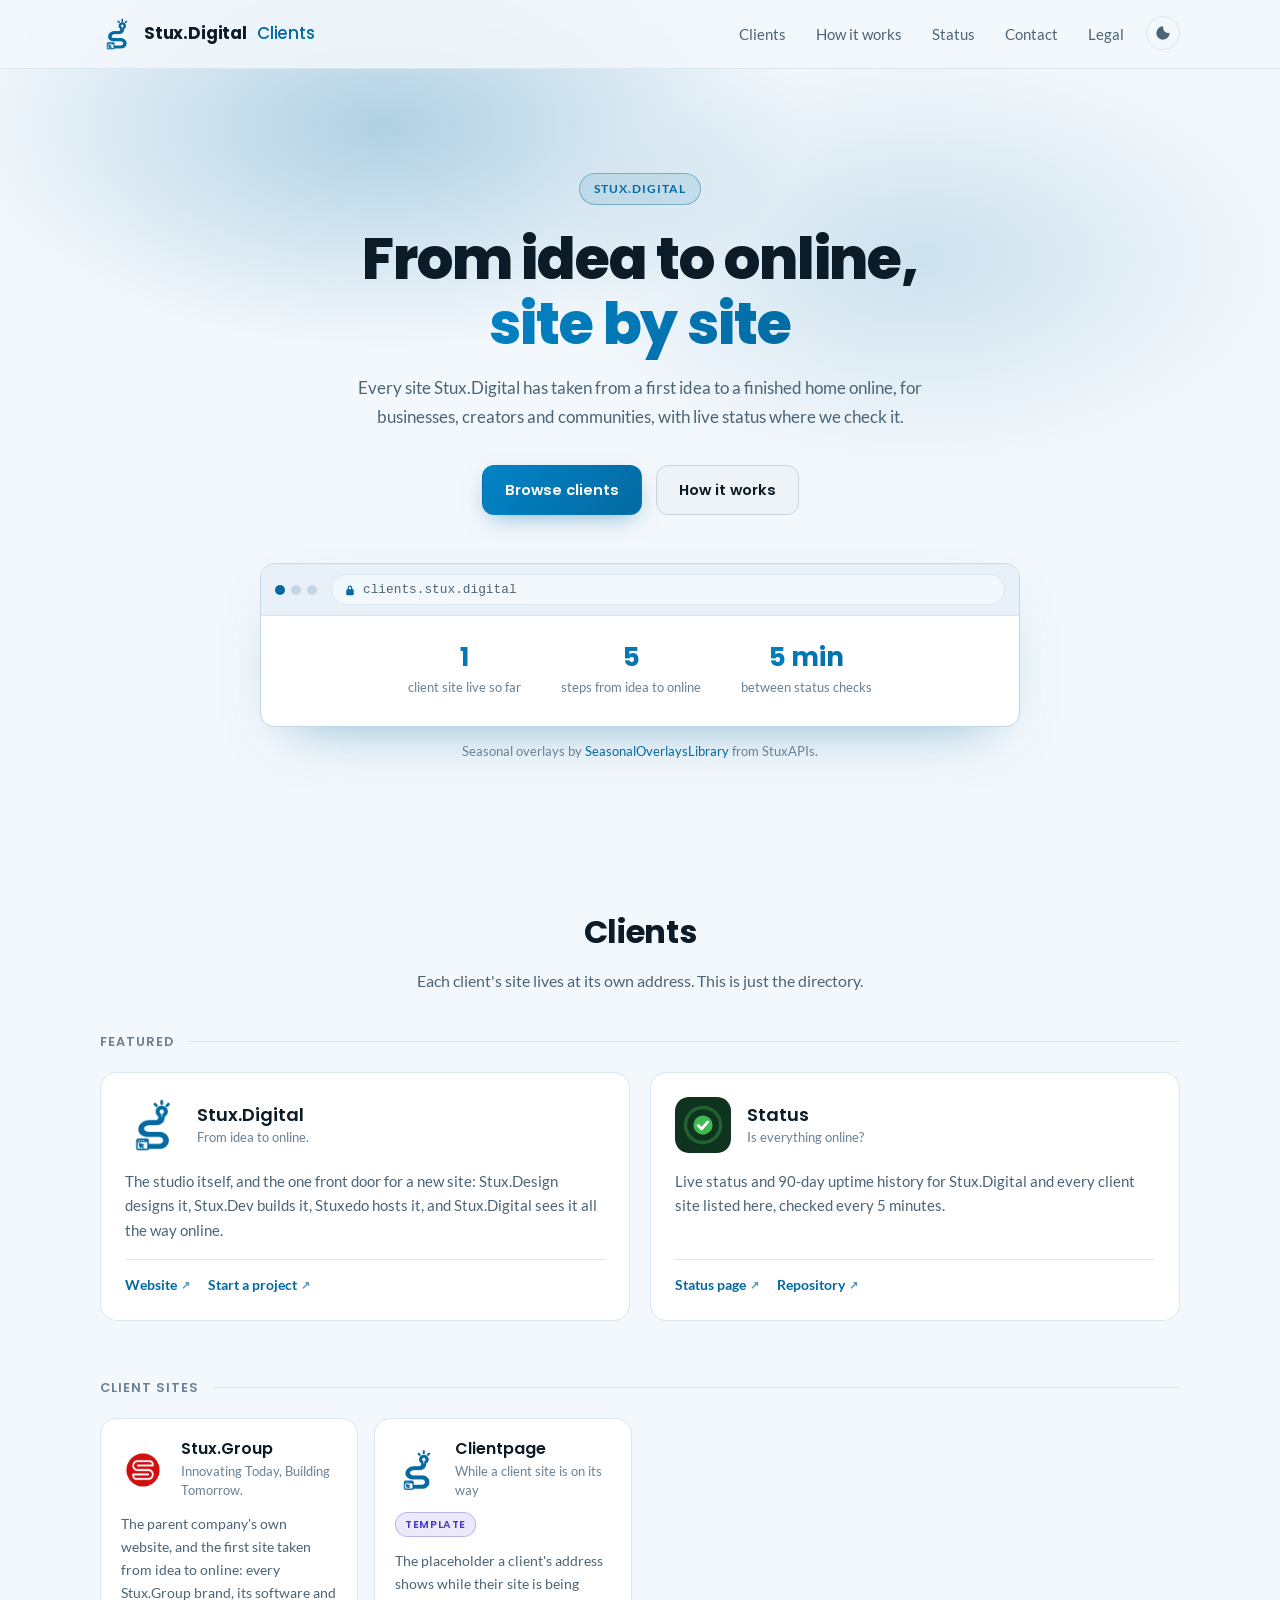
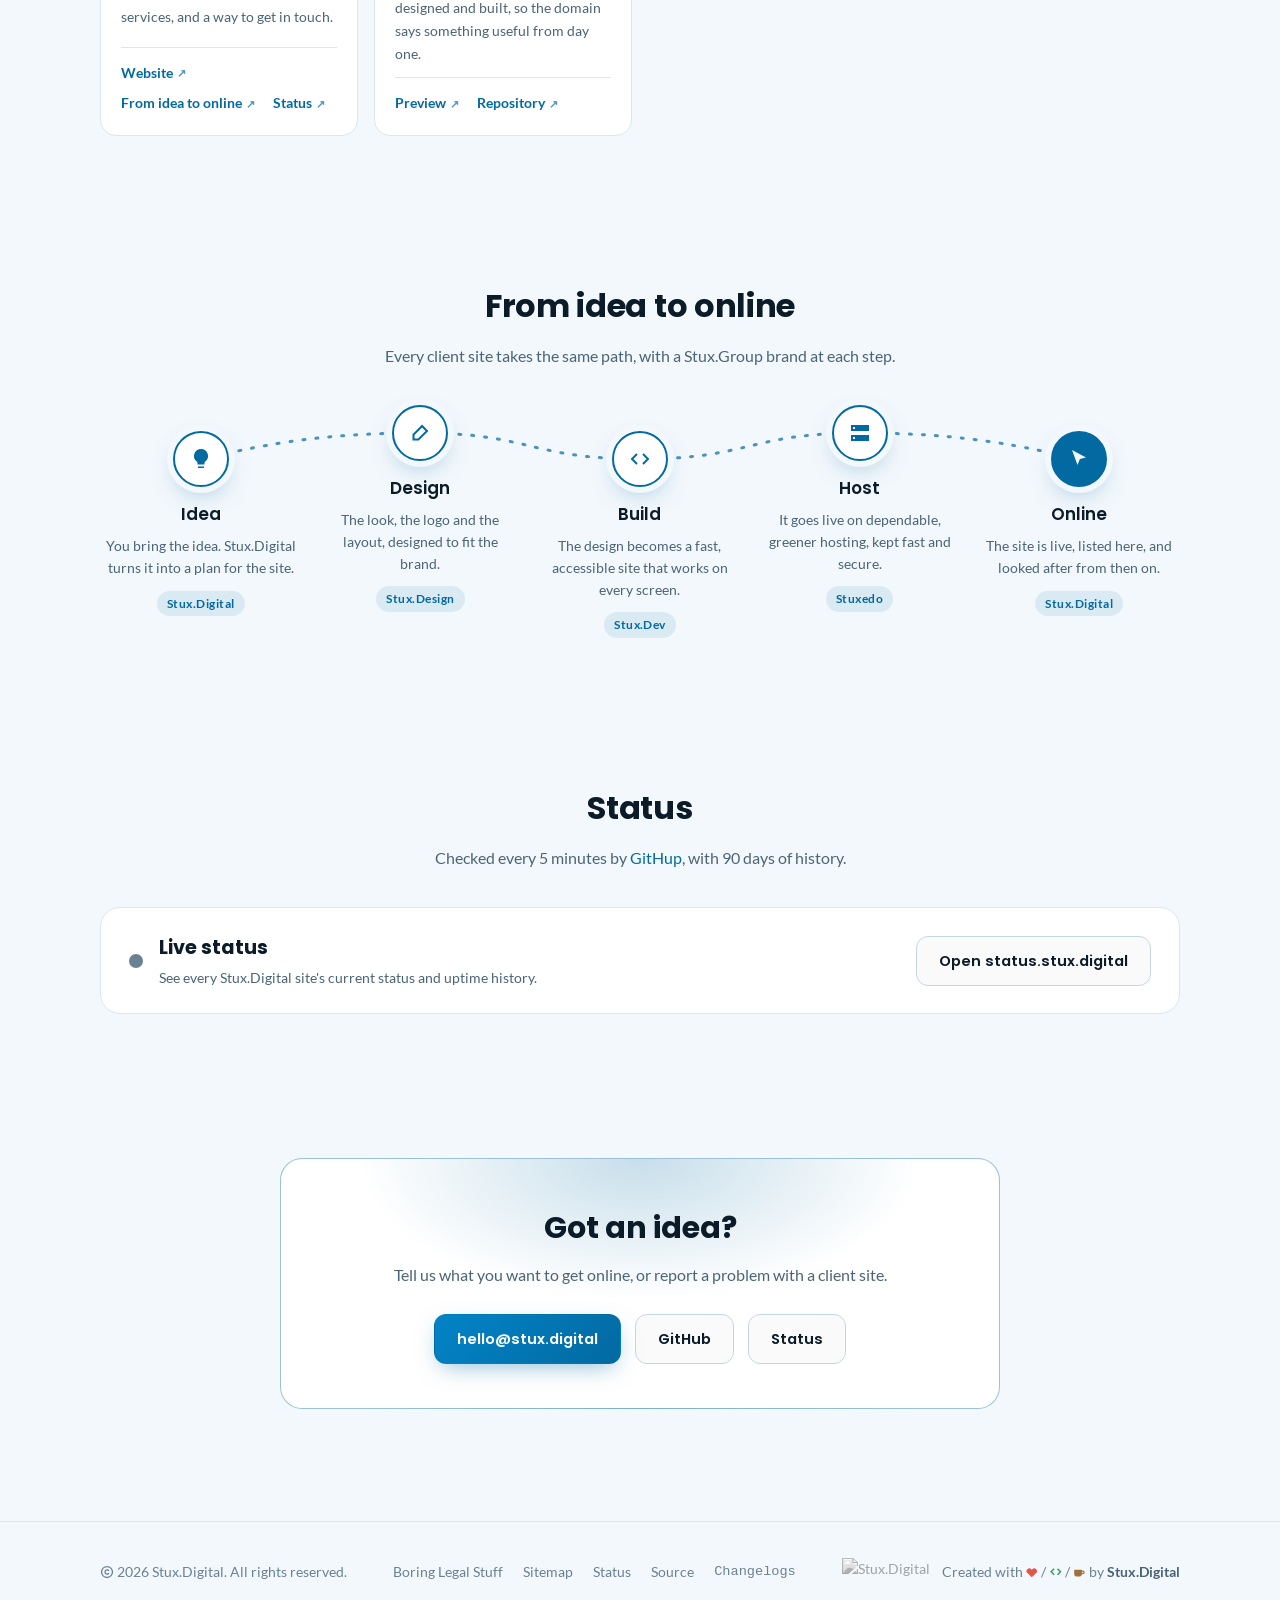
==== commit 9bcbd6ac: "Release v1.2.0 See CHANGELOG.md for details." ====
--- a/index.html
+++ b/index.html
@@ -7,7 +7,9 @@
   <title>Stux.Digital Clients</title>
   <meta name="description" content="The sites Stux.Digital has taken from idea to online, with live status from status.stux.digital.">
   <link rel="icon" href="https://global.media.stux.digital/favicon.ico" sizes="any">
-  <link rel="icon" type="image/png" href="/assets/img/icon-light.png">
+  <link rel="icon" type="image/png" href="https://global.media.stux.digital/icon-dark.png" media="(prefers-color-scheme: light)">
+  <link rel="icon" type="image/png" href="https://global.media.stux.digital/icon-light.png" media="(prefers-color-scheme: dark)">
+  <script>(function(){try{var t=localStorage.getItem("stuxdigital-clients-theme");if(t==="light"||t==="dark")document.documentElement.setAttribute("data-theme",t);}catch(e){}})();</script>
   <link rel="stylesheet" href="/assets/css/style.css">
   <link rel="stylesheet" href="/assets/css/site-banner.css">
   <script src="/assets/js/dev-mode.js"></script>
@@ -27,6 +29,7 @@
         <a href="/#status">Status</a>
         <a href="/#contact">Contact</a>
         <a href="/legal/">Legal</a>
+        <button type="button" id="theme-toggle" class="theme-toggle" title="Toggle light/dark mode" aria-label="Toggle light/dark mode"><svg class="ico-sun" viewBox="0 0 24 24" aria-hidden="true" focusable="false"><path d="M12 7a5 5 0 1 1 0 10 5 5 0 0 1 0-10zM11 1h2v3h-2zm0 19h2v3h-2zM1 11h3v2H1zm19 0h3v2h-3zM4.2 2.8l2.1 2.1-1.4 1.4-2.1-2.1zm14.9 14.9 2.1 2.1-1.4 1.4-2.1-2.1zM2.8 19.8l2.1-2.1 1.4 1.4-2.1 2.1zM17.7 4.9l2.1-2.1 1.4 1.4-2.1 2.1z"/></svg><svg class="ico-moon" viewBox="0 0 24 24" aria-hidden="true" focusable="false"><path d="M12.3 2a8 8 0 0 0 9.7 9.7A10 10 0 1 1 12.3 2z"/></svg></button>
       </nav>
     </div>
   </header>
--- a/assets/css/style.css
+++ b/assets/css/style.css
@@ -733,6 +733,14 @@
 :root[data-theme="light"] .cl-label-removed, :root.theme-light .cl-label-removed { --cl: #c62828; }
 :root[data-theme="light"] .cl-label-security, :root.theme-light .cl-label-security { --cl: #7b3fc4; }
 :root[data-theme="light"] .cl-label-deprecated, :root.theme-light .cl-label-deprecated { --cl: #5f5f68; }
+@media (prefers-color-scheme: light) {
+  :root:not([data-theme="dark"]) .cl-label-added { --cl: #1e8449; }
+  :root:not([data-theme="dark"]) .cl-label-changed { --cl: #1a6fc0; }
+  :root:not([data-theme="dark"]) .cl-label-fixed { --cl: #b8650f; }
+  :root:not([data-theme="dark"]) .cl-label-removed { --cl: #c62828; }
+  :root:not([data-theme="dark"]) .cl-label-security { --cl: #7b3fc4; }
+  :root:not([data-theme="dark"]) .cl-label-deprecated { --cl: #5f5f68; }
+}
 .cl-list { margin: 0 0 10px; padding-left: 1.2em; color: var(--text-muted); font-size: 0.95rem; }
 .cl-list li { margin: 0 0 6px; overflow-wrap: anywhere; }
 .cl-list code, .cl-msg code { font-family: var(--font-mono, Consolas, monospace); font-size: 0.88em; background: var(--bg-raised); border: 1px solid var(--border); border-radius: 4px; padding: 1px 5px; }
@@ -905,3 +913,20 @@
 :root[data-theme="light"] .btn-primary { color: #fff; }
 /* Phones: the "How it works" link is one tap away in the page anyway; keep the header to two rows. */
 @media (max-width: 640px) { .nav-links a[href="/#journey"] { display: none; } }
+
+/* Light/dark toggle (main.js): shows the theme it switches to, a sun on dark and a moon on light. Until it's used the site follows
+   the system theme; after that <html data-theme> holds the choice. */
+.theme-toggle {
+  display: inline-grid; place-items: center; width: 34px; height: 34px; margin-left: 4px; padding: 0;
+  border: 1px solid var(--border); border-radius: 50%; background: transparent; color: var(--text-muted);
+  cursor: pointer; transition: color 0.15s, background 0.15s, border-color 0.15s;
+}
+.theme-toggle:hover, .theme-toggle:focus-visible { color: var(--text); background: var(--accent-soft); border-color: var(--accent); }
+.theme-toggle svg { width: 16px; height: 16px; fill: currentColor; }
+.theme-toggle .ico-moon { display: none; }
+@media (prefers-color-scheme: light) {
+  :root:not([data-theme="dark"]) .theme-toggle .ico-moon { display: block; }
+  :root:not([data-theme="dark"]) .theme-toggle .ico-sun { display: none; }
+}
+:root[data-theme="light"] .theme-toggle .ico-moon { display: block; }
+:root[data-theme="light"] .theme-toggle .ico-sun { display: none; }
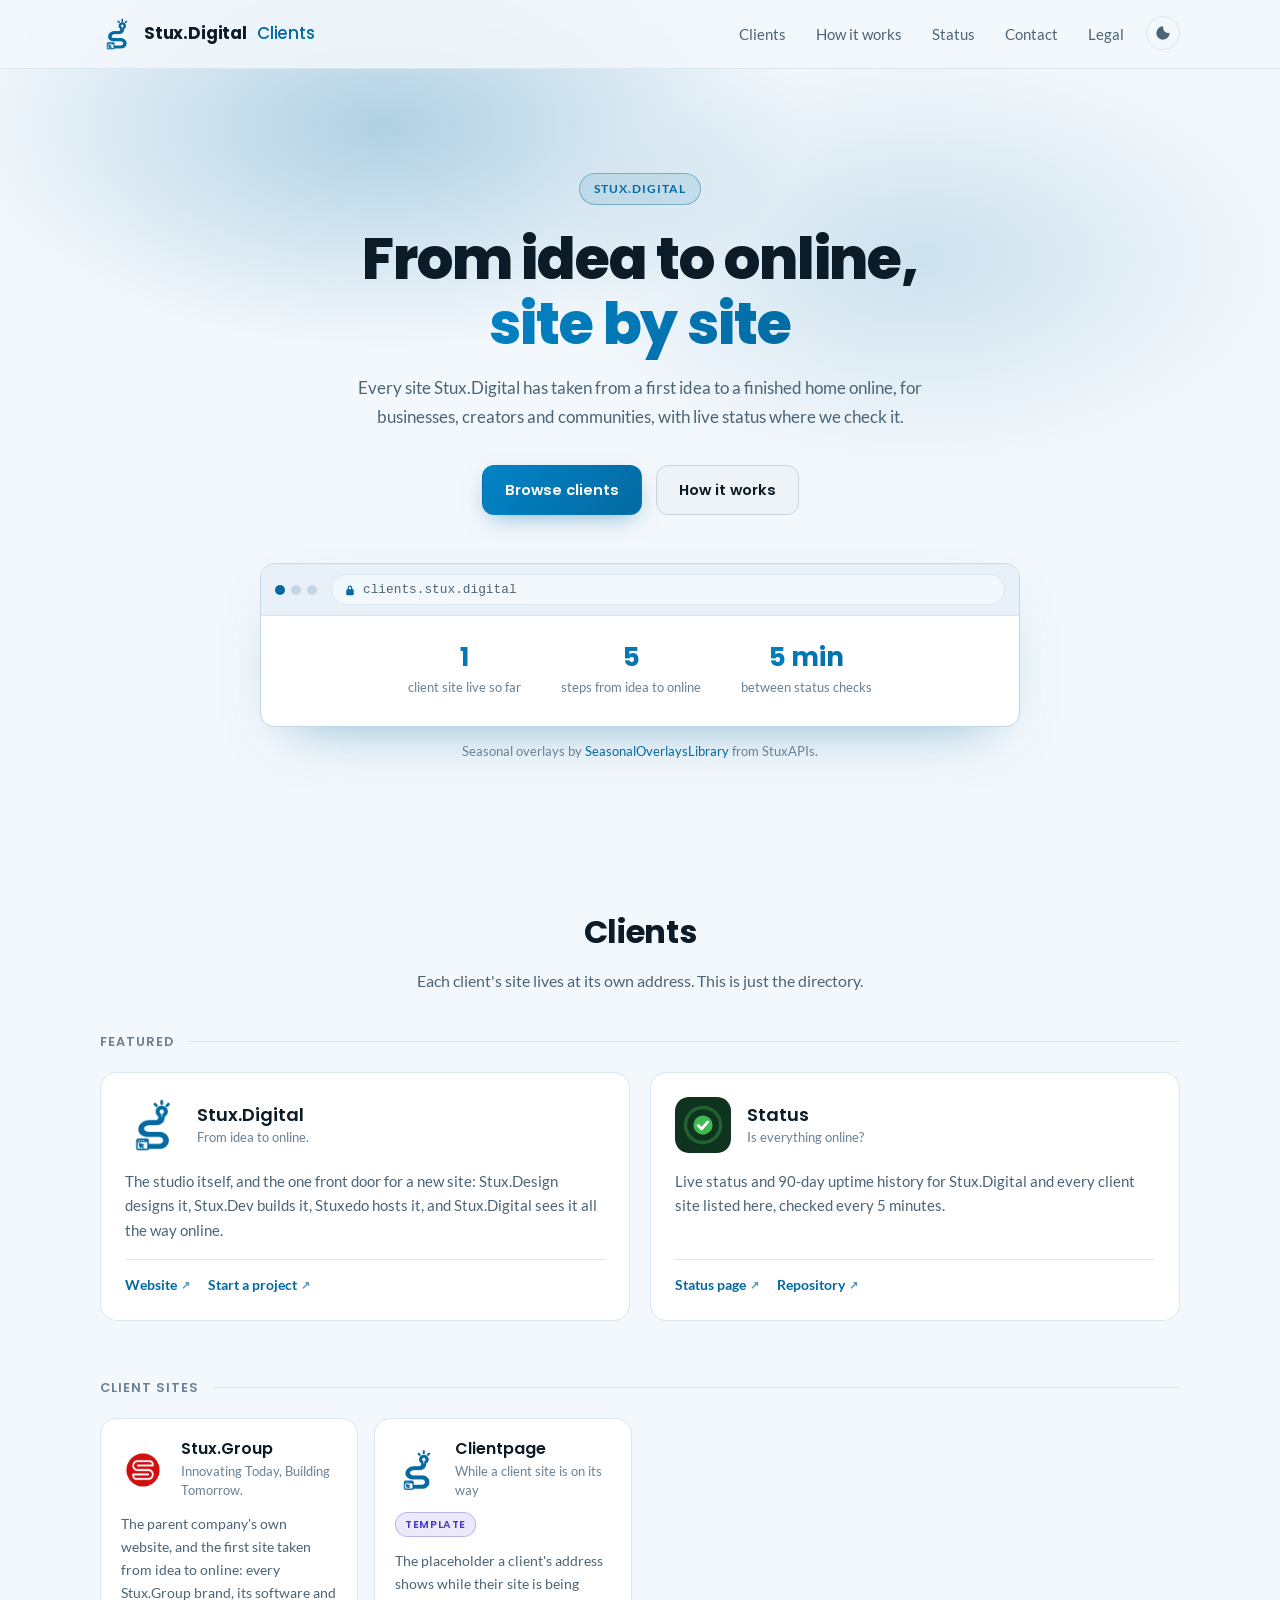
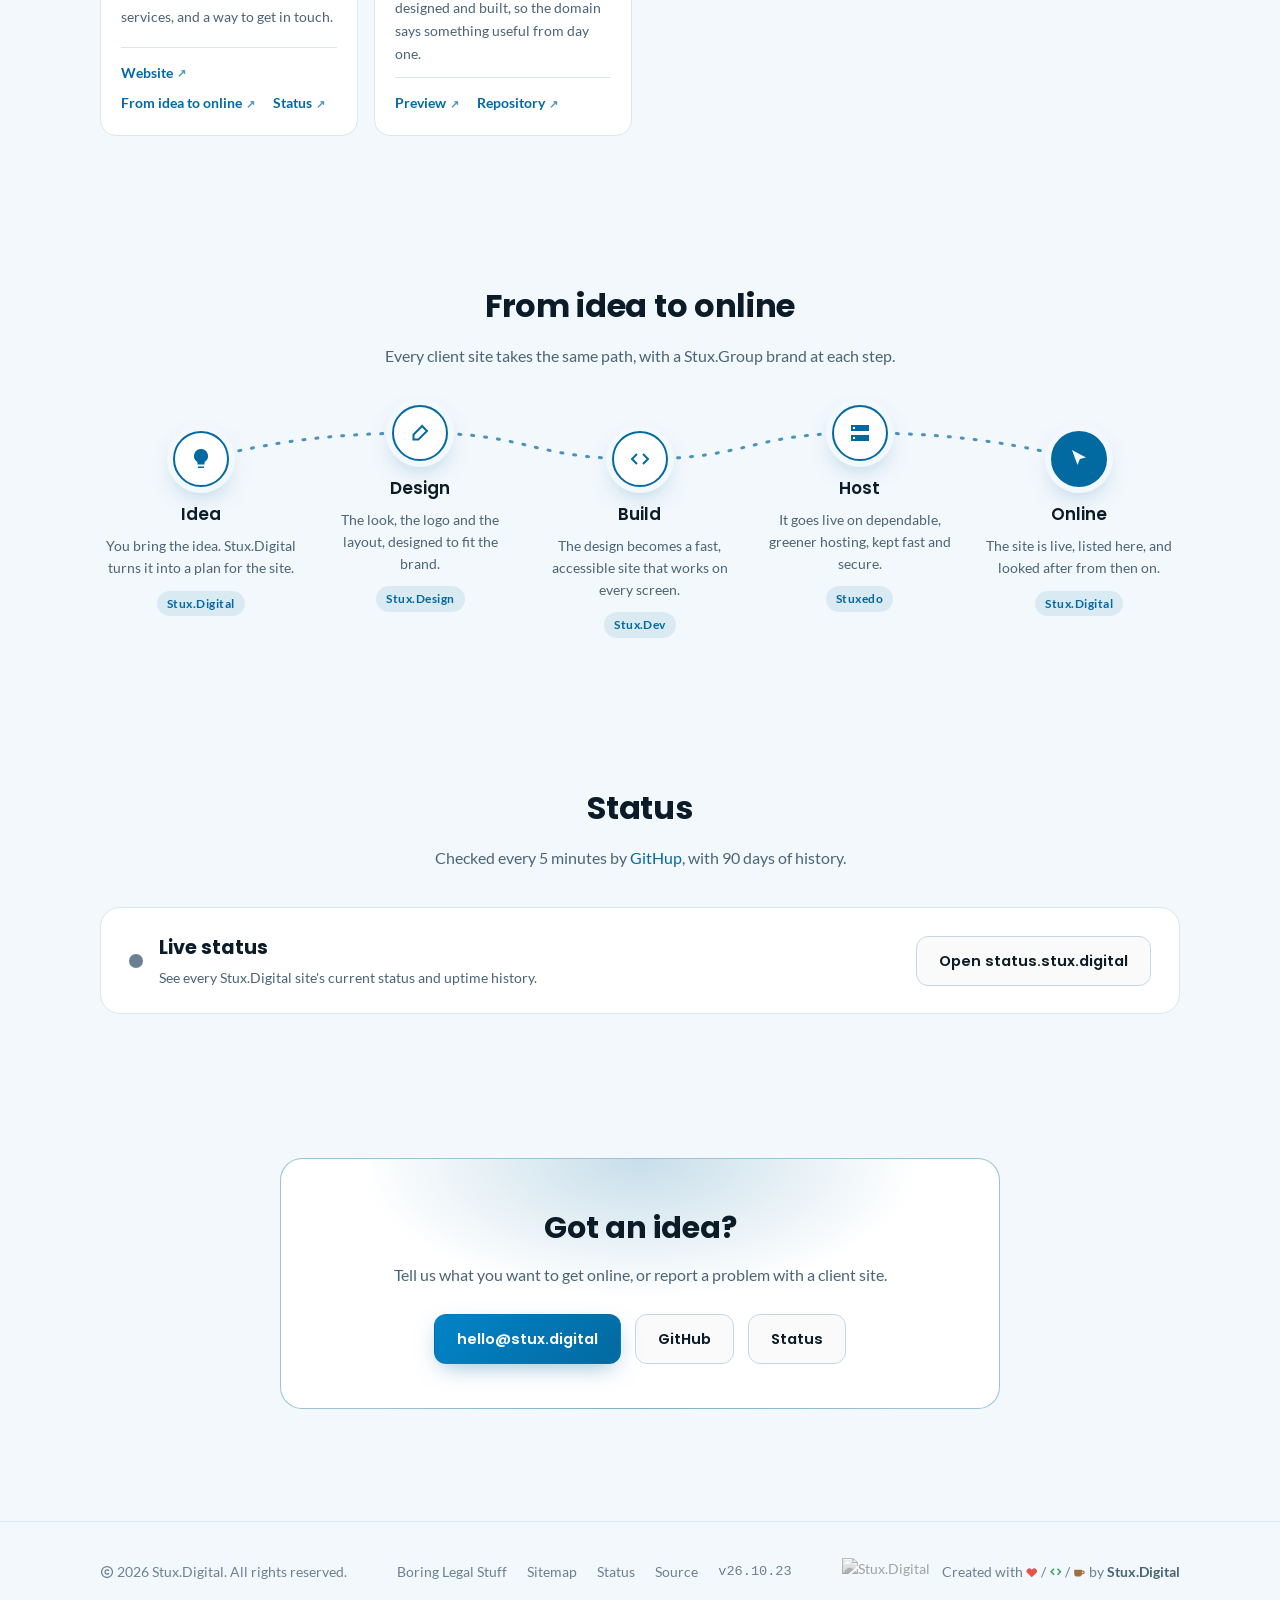
==== commit 16e09c9e: "Release v26.10.23 See CHANGELOG.md for details." ====
--- a/index.html
+++ b/index.html
@@ -6,9 +6,15 @@
   <meta name="theme-color" content="#0b1218">
   <title>Stux.Digital Clients</title>
   <meta name="description" content="The sites Stux.Digital has taken from idea to online, with live status from status.stux.digital.">
-  <link rel="icon" href="https://global.media.stux.digital/favicon.ico" sizes="any">
-  <link rel="icon" type="image/png" href="https://global.media.stux.digital/icon-dark.png" media="(prefers-color-scheme: light)">
-  <link rel="icon" type="image/png" href="https://global.media.stux.digital/icon-light.png" media="(prefers-color-scheme: dark)">
+<!-- build-head:begin (scripts/build-head.py) -->
+<link rel="icon" href="/favicon.ico" sizes="48x48">
+<link rel="icon" type="image/png" sizes="512x512" href="/assets/img/icon-512.png">
+<link rel="apple-touch-icon" href="/apple-touch-icon.png">
+<link rel="manifest" href="/site.webmanifest">
+<link rel="icon" type="image/png" href="https://global.media.stux.digital/icon-dark.png" media="(prefers-color-scheme: light)">
+<link rel="icon" type="image/png" href="https://global.media.stux.digital/icon-light.png" media="(prefers-color-scheme: dark)">
+<script id="discord:component-embed" type="application/json">{"component":{"type":17,"accent_color":3718648,"components":[{"type":9,"components":[{"type":10,"content":"# [Stux.Digital Clients](https://clients.stux.digital/)\n**From idea to online, site by site.**\nEvery site Stux.Digital has taken from a first idea to a finished home online, with live status where we check it.\n-# Idea · Design · Build · Host · Online. Status checked every 5 minutes."}],"accessory":{"type":11,"media":{"url":"https://clients.stux.digital/assets/img/icon-512.png"}}},{"type":1,"components":[{"type":2,"style":5,"label":"Browse clients","url":"https://clients.stux.digital/#clients"},{"type":2,"style":5,"label":"How it works","url":"https://clients.stux.digital/#journey"},{"type":2,"style":5,"label":"Status","url":"https://status.stux.digital"}]}]}}</script>
+<!-- build-head:end -->
   <script>(function(){try{var t=localStorage.getItem("stuxdigital-clients-theme");if(t==="light"||t==="dark")document.documentElement.setAttribute("data-theme",t);}catch(e){}})();</script>
   <link rel="stylesheet" href="/assets/css/style.css">
   <link rel="stylesheet" href="/assets/css/site-banner.css">
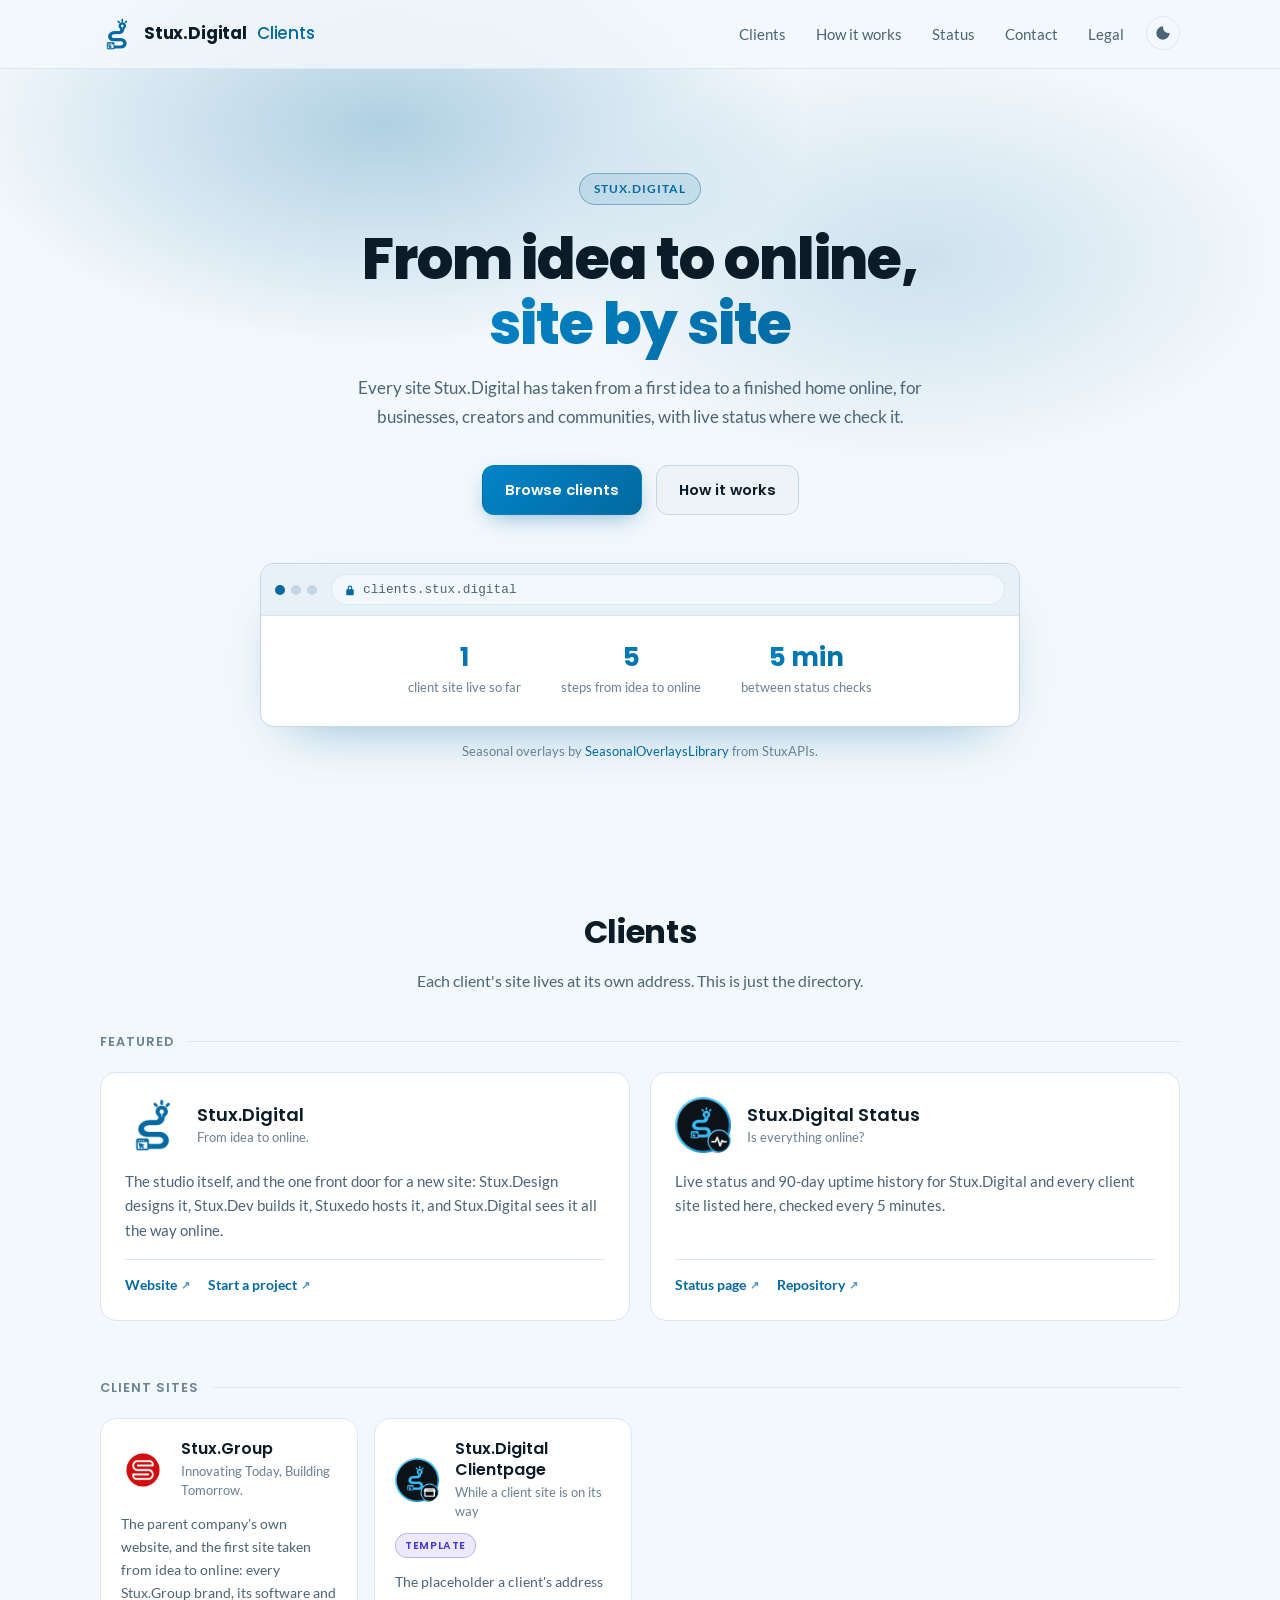
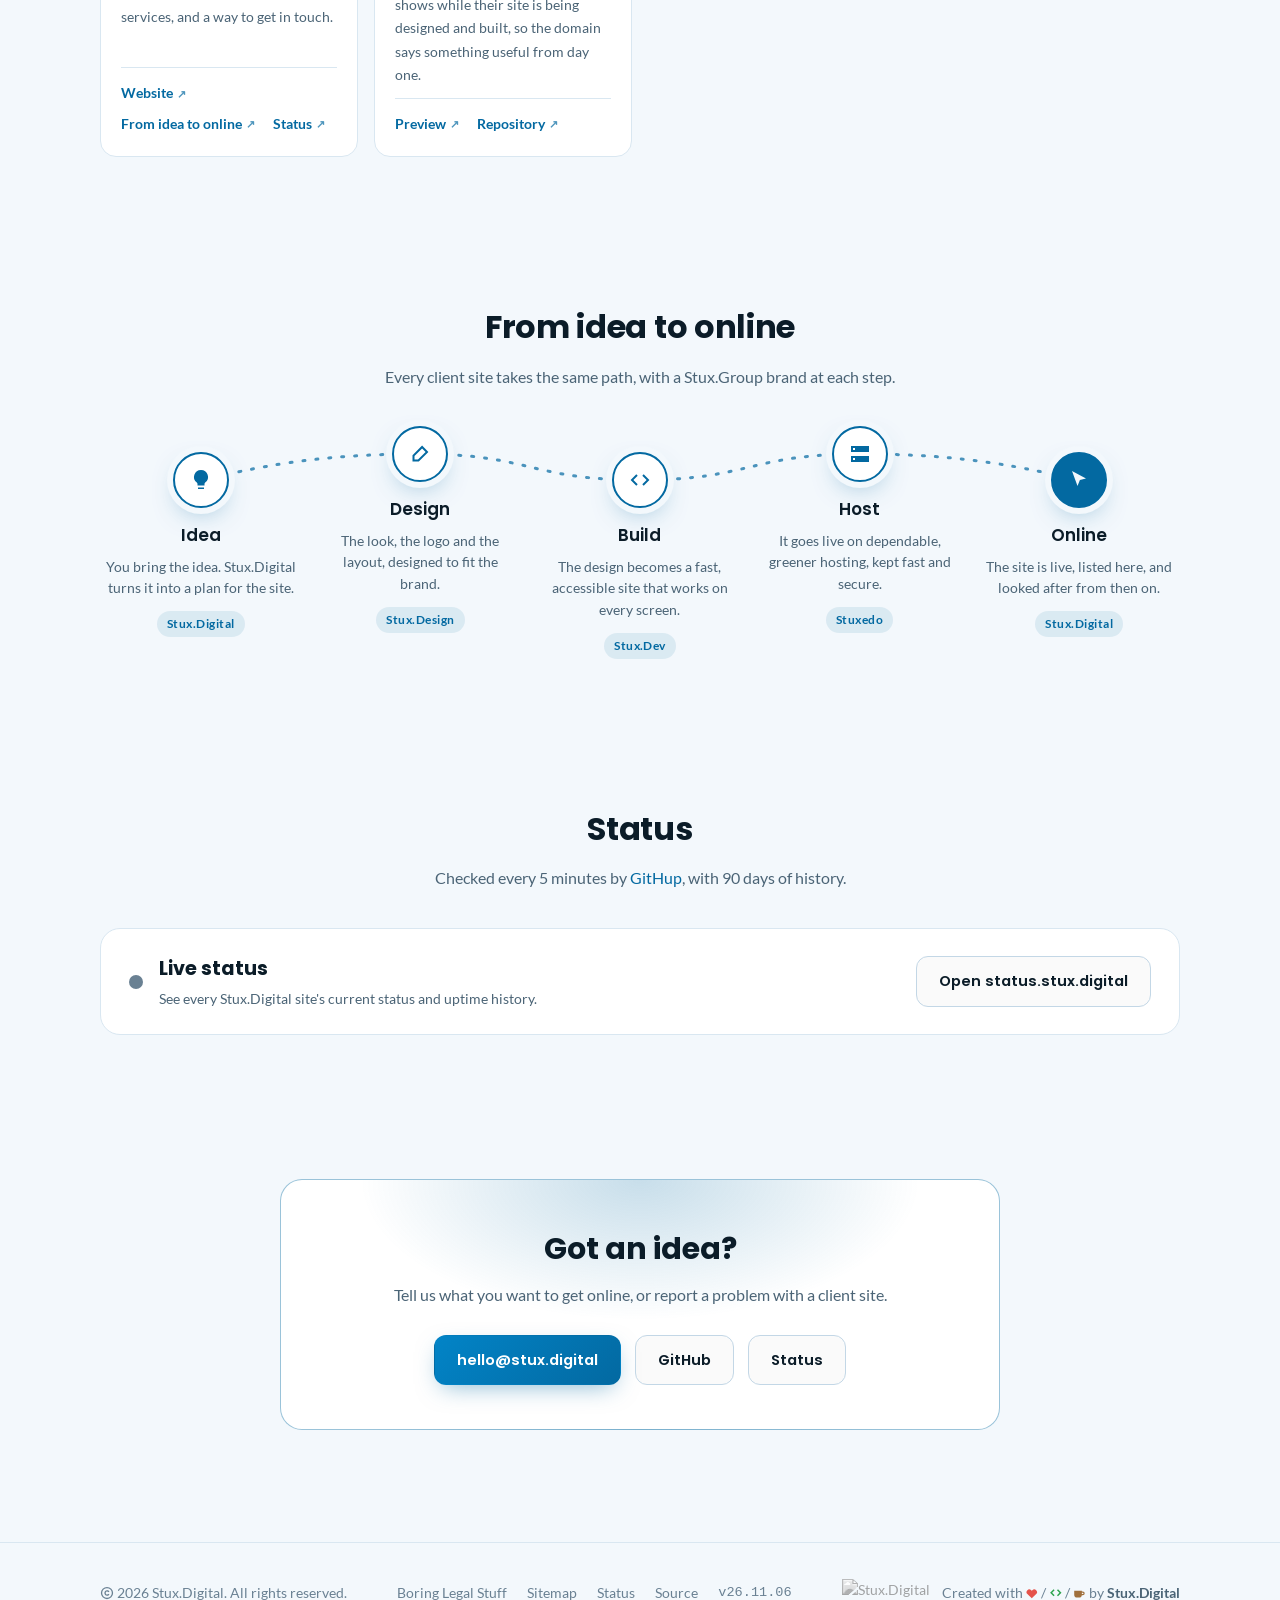
==== commit cd15b3e9: "Release v26.11.06 See CHANGELOG.md for details." ====
--- a/index.html
+++ b/index.html
@@ -95,9 +95,9 @@
 
         <article class="project-card" data-monitor="stux-digital:*">
           <div class="project-top">
-            <img class="project-icon" src="/assets/img/clients/status.svg" width="64" height="64" alt="Status icon" loading="lazy">
-            <div>
-              <h3>Status</h3>
+            <img class="project-icon" src="/assets/img/clients/stux-digital-status.png" width="64" height="64" alt="Stux.Digital Status icon" loading="lazy">
+            <div>
+              <h3>Stux.Digital Status</h3>
               <div class="project-tagline">Is everything online?</div>
             </div>
           </div>
@@ -134,9 +134,9 @@
 
         <article data-state="template" class="project-card">
           <div class="project-top">
-            <img class="project-icon only-dark" src="/assets/img/icon-light.png" width="44" height="44" alt="Clientpage icon" loading="lazy"><img class="project-icon only-light" src="/assets/img/icon.png" width="44" height="44" alt="Clientpage icon" loading="lazy">
-            <div>
-              <h3>Clientpage</h3>
+            <img class="project-icon" src="/assets/img/clients/stux-digital-clientpage.png" width="44" height="44" alt="Stux.Digital Clientpage icon" loading="lazy">
+            <div>
+              <h3>Stux.Digital Clientpage</h3>
               <div class="project-tagline">While a client site is on its way</div>
             </div>
           </div>
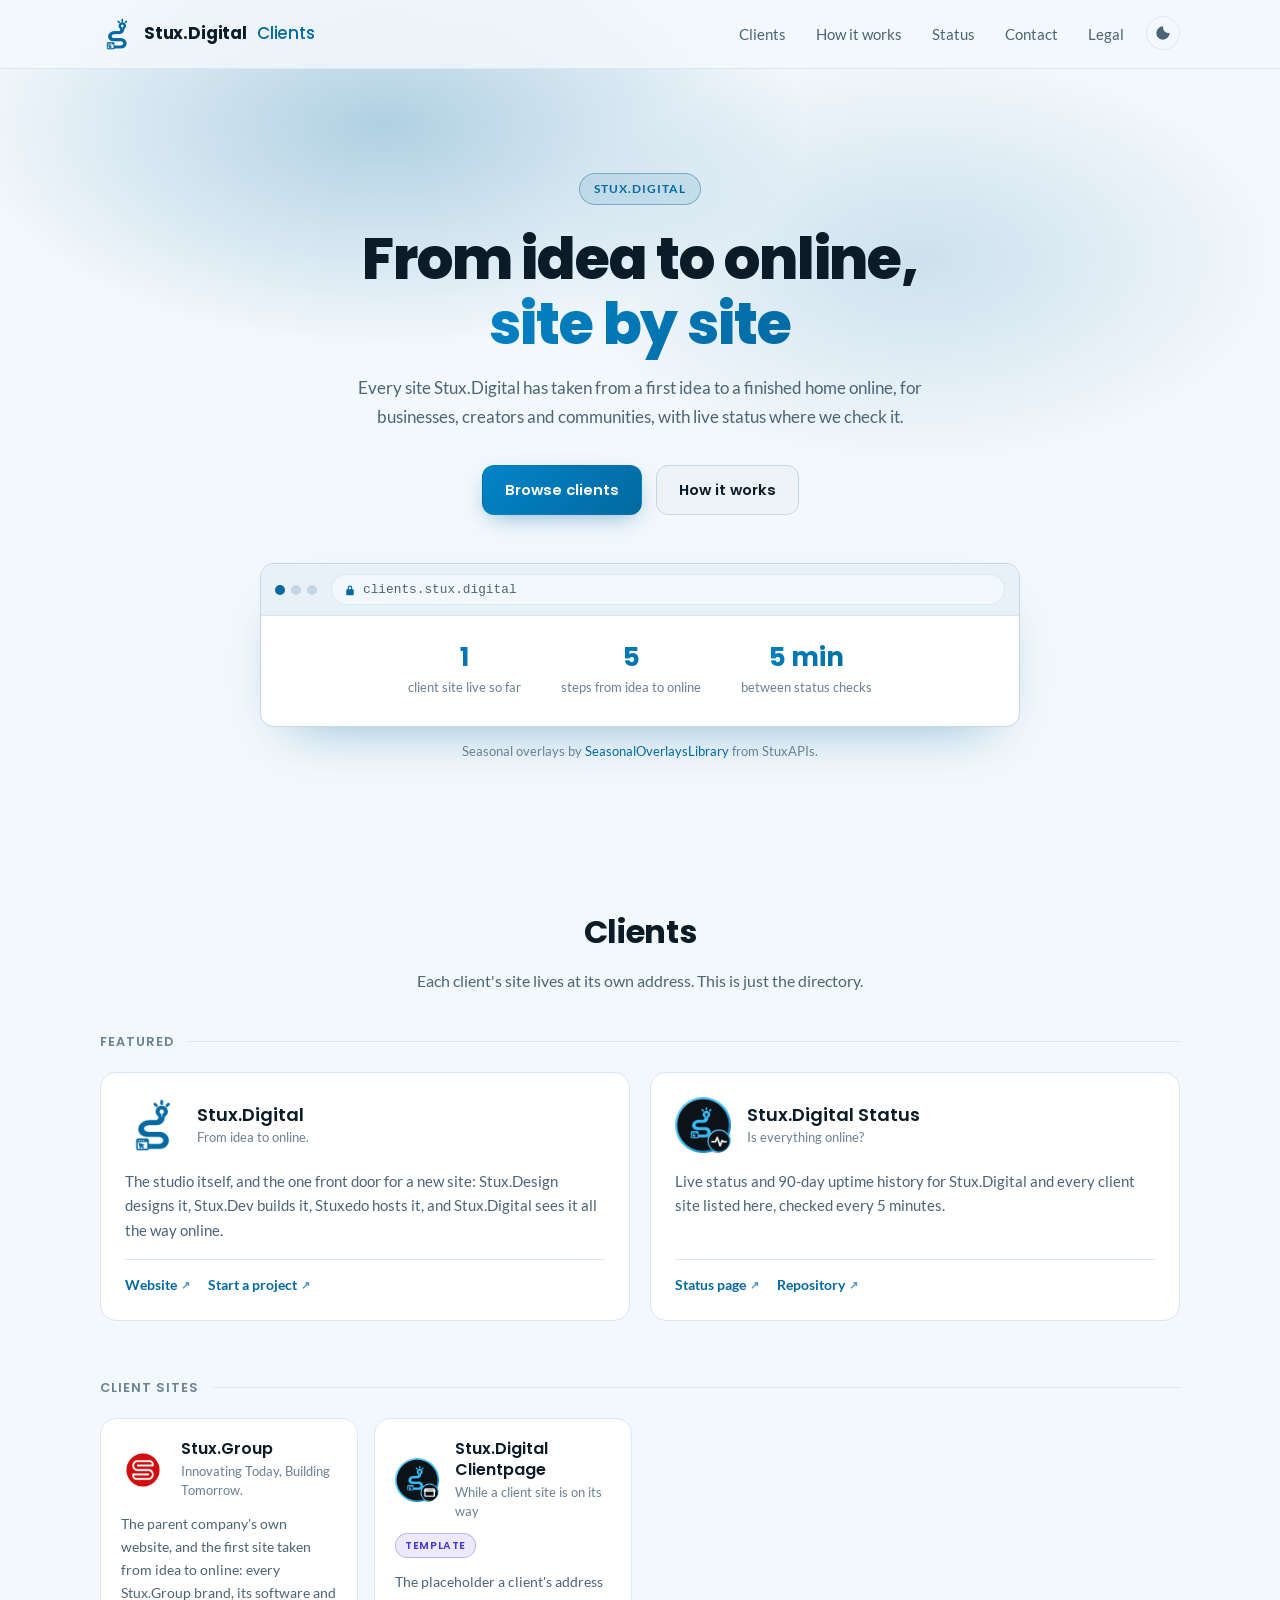
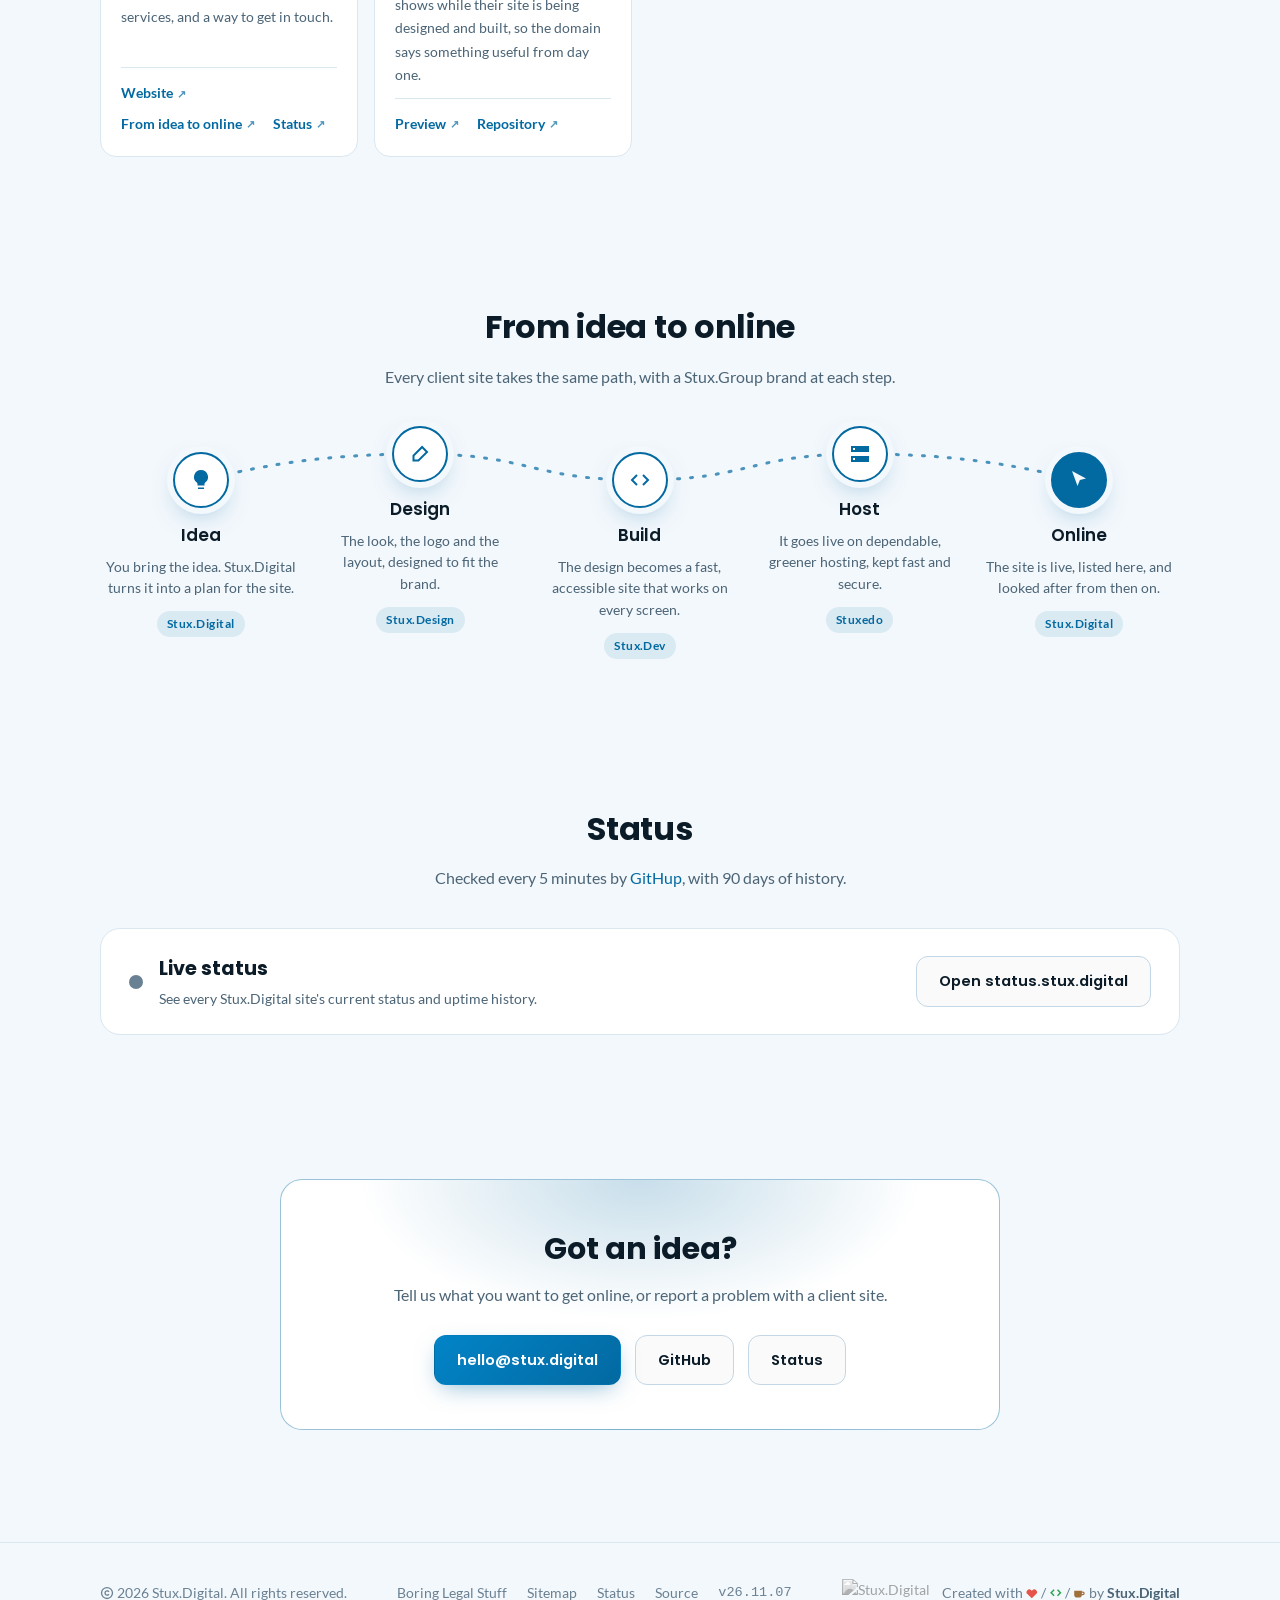
==== commit bdff0e46: "Release v26.11.07 See CHANGELOG.md for details." ====
--- a/index.html
+++ b/index.html
@@ -42,7 +42,7 @@
 
   <section class="hero">
     <div class="container">
-      <span class="eyebrow">Stux.Digital</span>
+      <a class="eyebrow" href="https://status.stux.digital" data-status-eyebrow="stux-digital:*">Stux.Digital<span class="eyebrow-state" hidden></span></a>
       <h1>From idea to online,<br><span class="grad">site by site</span></h1>
       <p>Every site Stux.Digital has taken from a first idea to a finished home online, for businesses, creators and communities, with live status where we check it.</p>
       <div class="actions">
--- a/assets/css/style.css
+++ b/assets/css/style.css
@@ -258,7 +258,10 @@
   pointer-events: none;
 }
 .hero .eyebrow {
-  display: inline-block;
+  display: inline-flex;
+  align-items: center;
+  gap: 8px;
+  text-decoration: none;
   font-size: 0.76rem;
   font-weight: 700;
   letter-spacing: 0.08em;
@@ -665,6 +668,19 @@
   70%, 100% { box-shadow: 0 0 0 6px rgba(var(--ok-rgb), 0); }
 }
 @media (prefers-reduced-motion: reduce) { .badge-status.up::before { animation: none; } }
+
+/* Hero eyebrow as a live status badge (data-status-eyebrow, filled by main.js): same size as
+   the plain eyebrow, in the status badge colours, with the dot and a "· state" suffix. */
+.hero .eyebrow.up { color: var(--ok); background: rgba(var(--ok-rgb), 0.1); border-color: rgba(var(--ok-rgb), 0.3); }
+.hero .eyebrow.degraded { color: var(--warn); background: rgba(var(--warn-rgb), 0.1); border-color: rgba(var(--warn-rgb), 0.3); }
+.hero .eyebrow.down { color: var(--bad); background: rgba(var(--bad-rgb), 0.1); border-color: rgba(var(--bad-rgb), 0.35); }
+.hero .eyebrow.up::before, .hero .eyebrow.degraded::before, .hero .eyebrow.down::before {
+  content: ""; width: 7px; height: 7px; border-radius: 50%; background: currentColor; flex: none;
+}
+.hero .eyebrow.up::before { animation: badge-pulse 2s ease-out infinite; }
+@media (prefers-reduced-motion: reduce) { .hero .eyebrow.up::before { animation: none; } }
+.eyebrow-state::before { content: "·"; margin-right: 8px; }
+.eyebrow-state[hidden] { display: none; }
 
 /* Status band */
 .status-band {
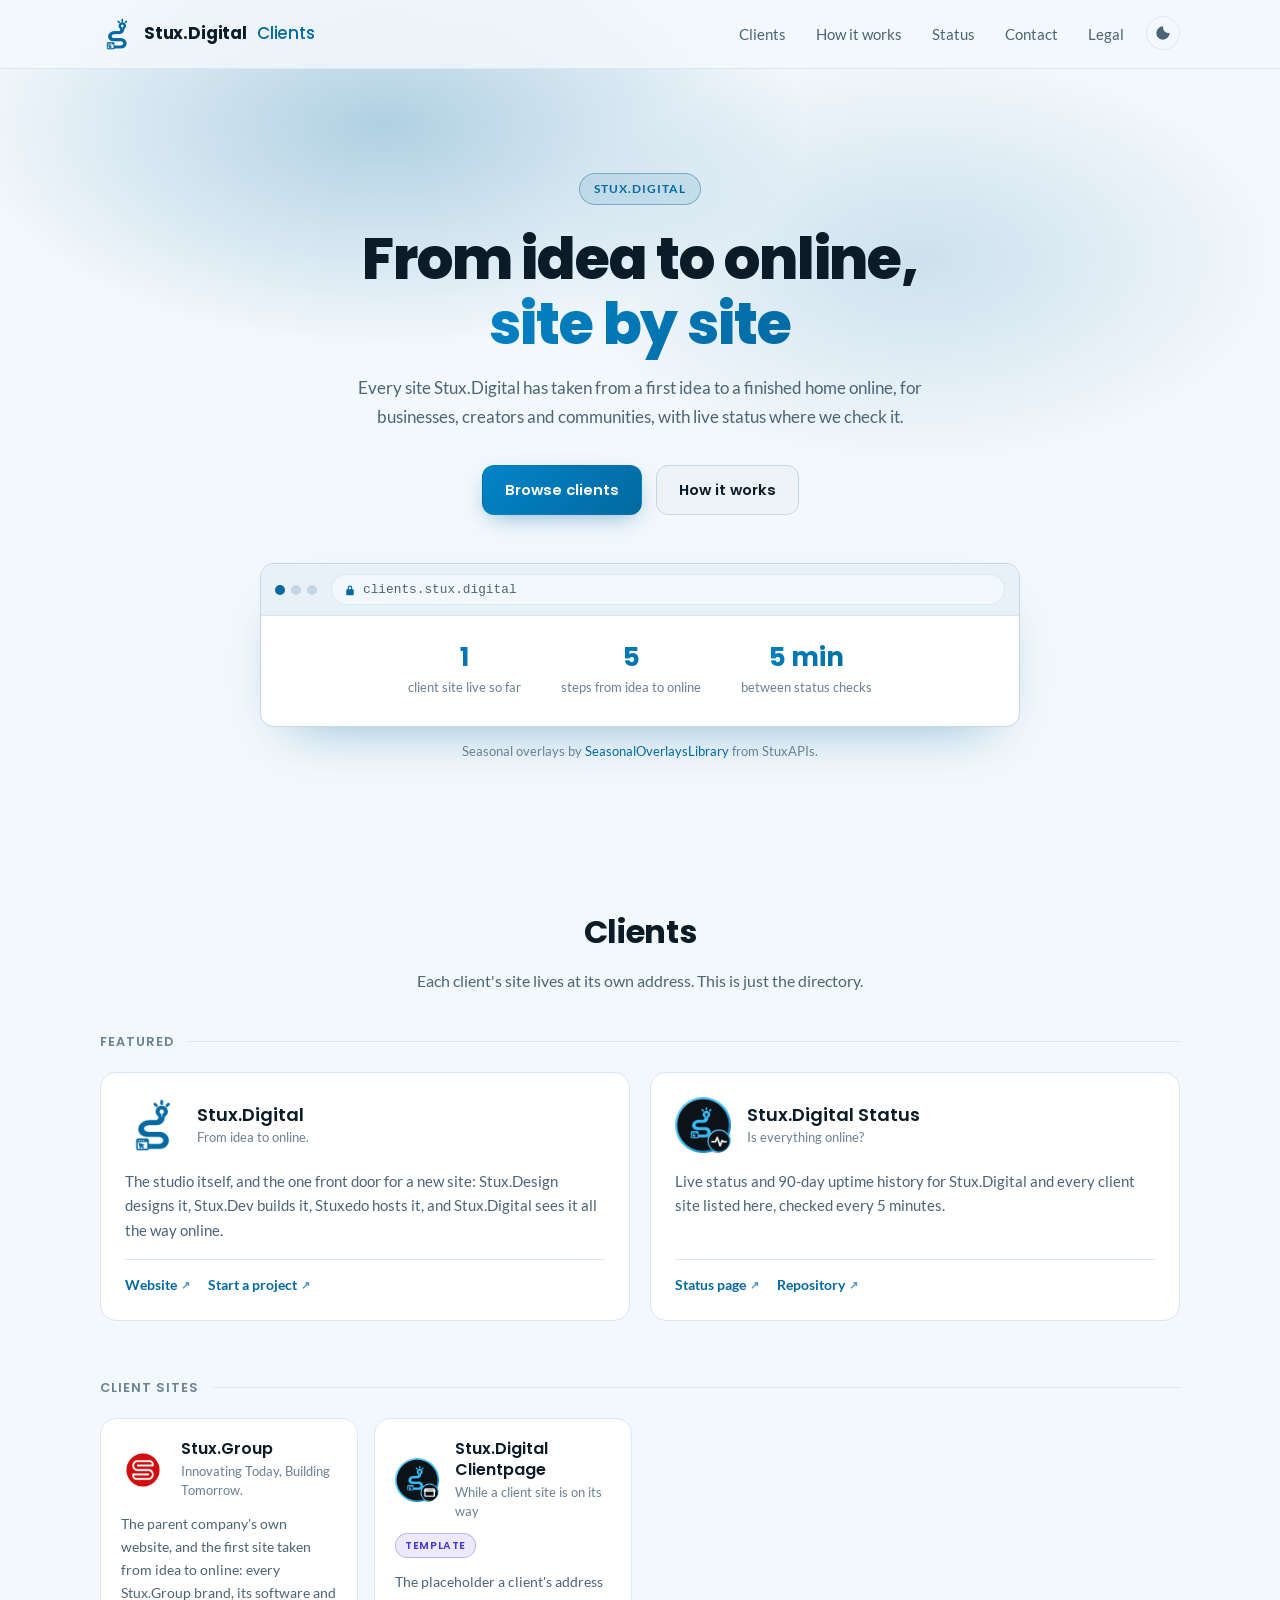
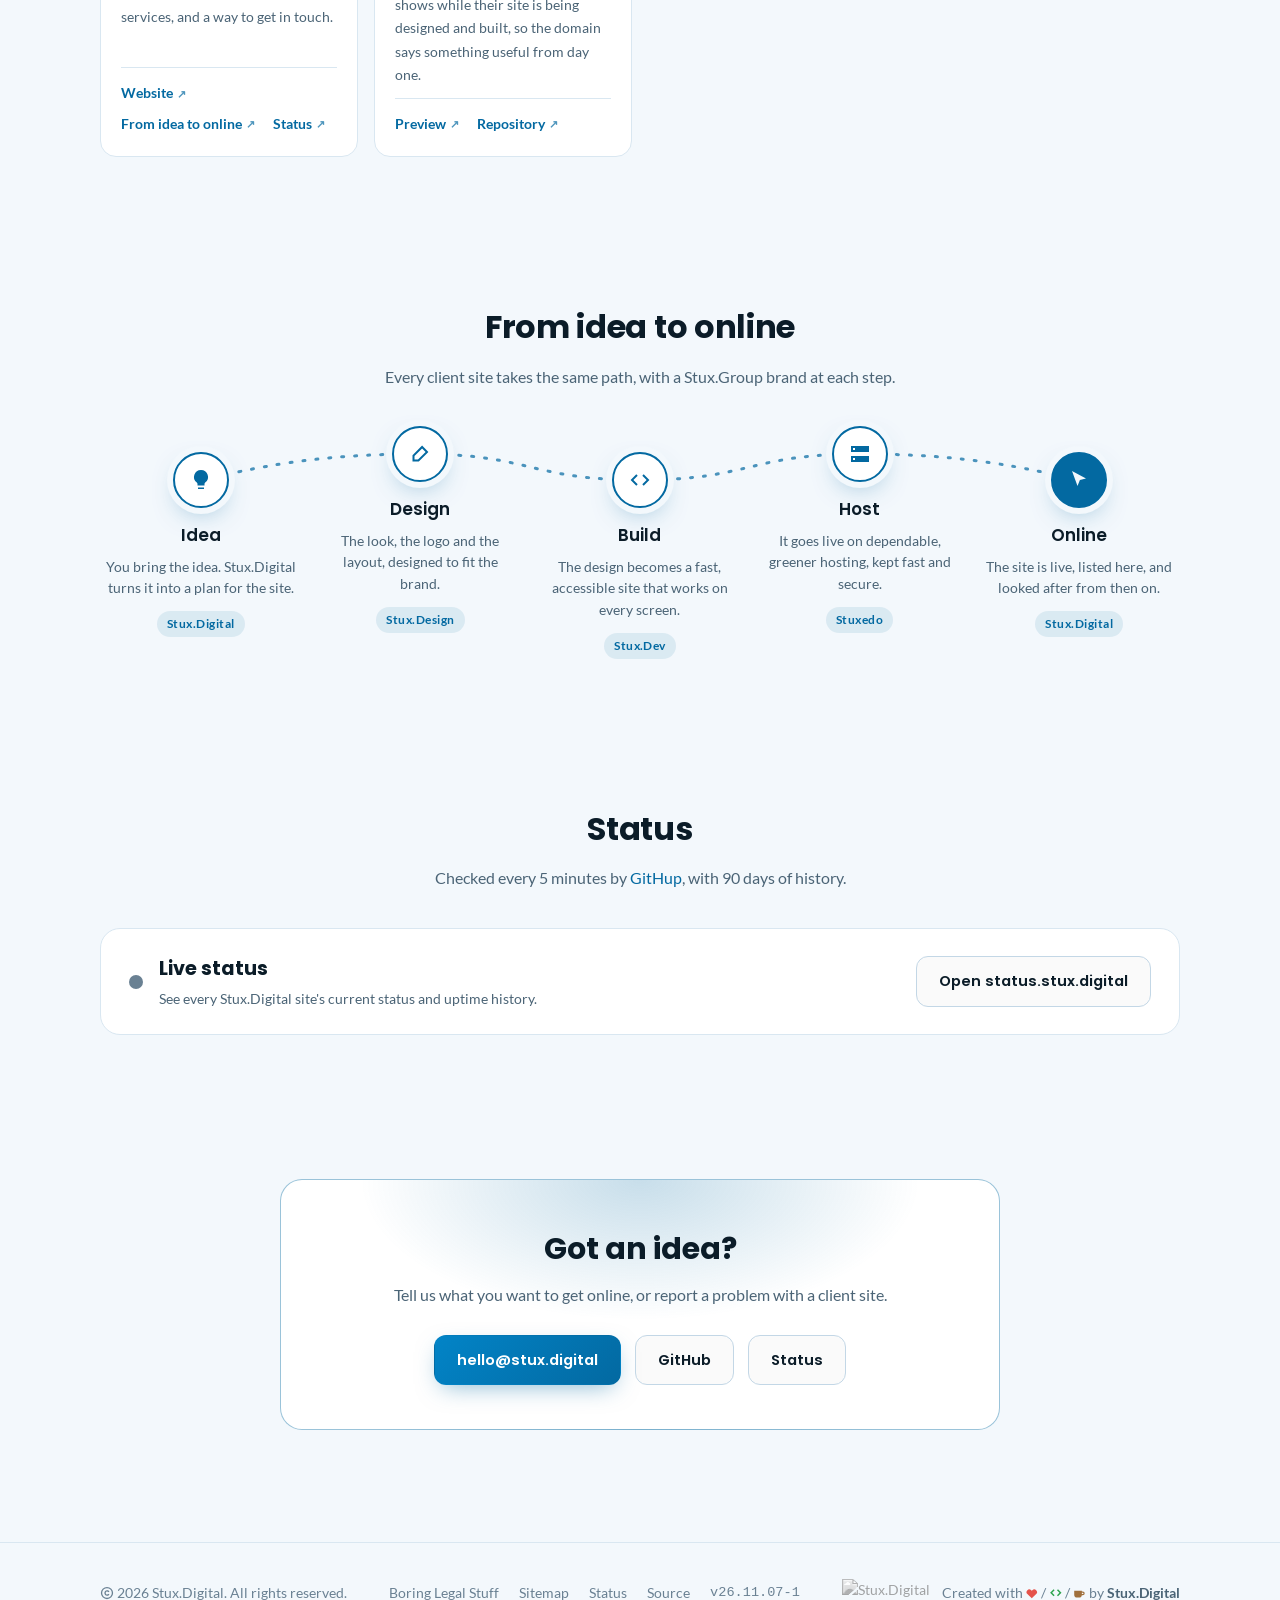
==== commit 38ed4986: "Release v26.11.07-1 See CHANGELOG.md for details." ====
--- a/index.html
+++ b/index.html
@@ -42,7 +42,7 @@
 
   <section class="hero">
     <div class="container">
-      <a class="eyebrow" href="https://status.stux.digital" data-status-eyebrow="stux-digital:*">Stux.Digital<span class="eyebrow-state" hidden></span></a>
+      <a class="eyebrow" href="https://status.stux.digital" data-status-eyebrow="stux-digital:*"><span class="eyebrow-brand">Stux.Digital</span><span class="eyebrow-state" hidden></span></a>
       <h1>From idea to online,<br><span class="grad">site by site</span></h1>
       <p>Every site Stux.Digital has taken from a first idea to a finished home online, for businesses, creators and communities, with live status where we check it.</p>
       <div class="actions">
--- a/assets/css/style.css
+++ b/assets/css/style.css
@@ -670,7 +670,7 @@
 @media (prefers-reduced-motion: reduce) { .badge-status.up::before { animation: none; } }
 
 /* Hero eyebrow as a live status badge (data-status-eyebrow, filled by main.js): same size as
-   the plain eyebrow, in the status badge colours, with the dot and a "· state" suffix. */
+   the plain eyebrow, in the status badge colours, with the dot, showing only the state once it loads. */
 .hero .eyebrow.up { color: var(--ok); background: rgba(var(--ok-rgb), 0.1); border-color: rgba(var(--ok-rgb), 0.3); }
 .hero .eyebrow.degraded { color: var(--warn); background: rgba(var(--warn-rgb), 0.1); border-color: rgba(var(--warn-rgb), 0.3); }
 .hero .eyebrow.down { color: var(--bad); background: rgba(var(--bad-rgb), 0.1); border-color: rgba(var(--bad-rgb), 0.35); }
@@ -679,8 +679,7 @@
 }
 .hero .eyebrow.up::before { animation: badge-pulse 2s ease-out infinite; }
 @media (prefers-reduced-motion: reduce) { .hero .eyebrow.up::before { animation: none; } }
-.eyebrow-state::before { content: "·"; margin-right: 8px; }
-.eyebrow-state[hidden] { display: none; }
+.eyebrow-state[hidden], .eyebrow-brand[hidden] { display: none; }
 
 /* Status band */
 .status-band {
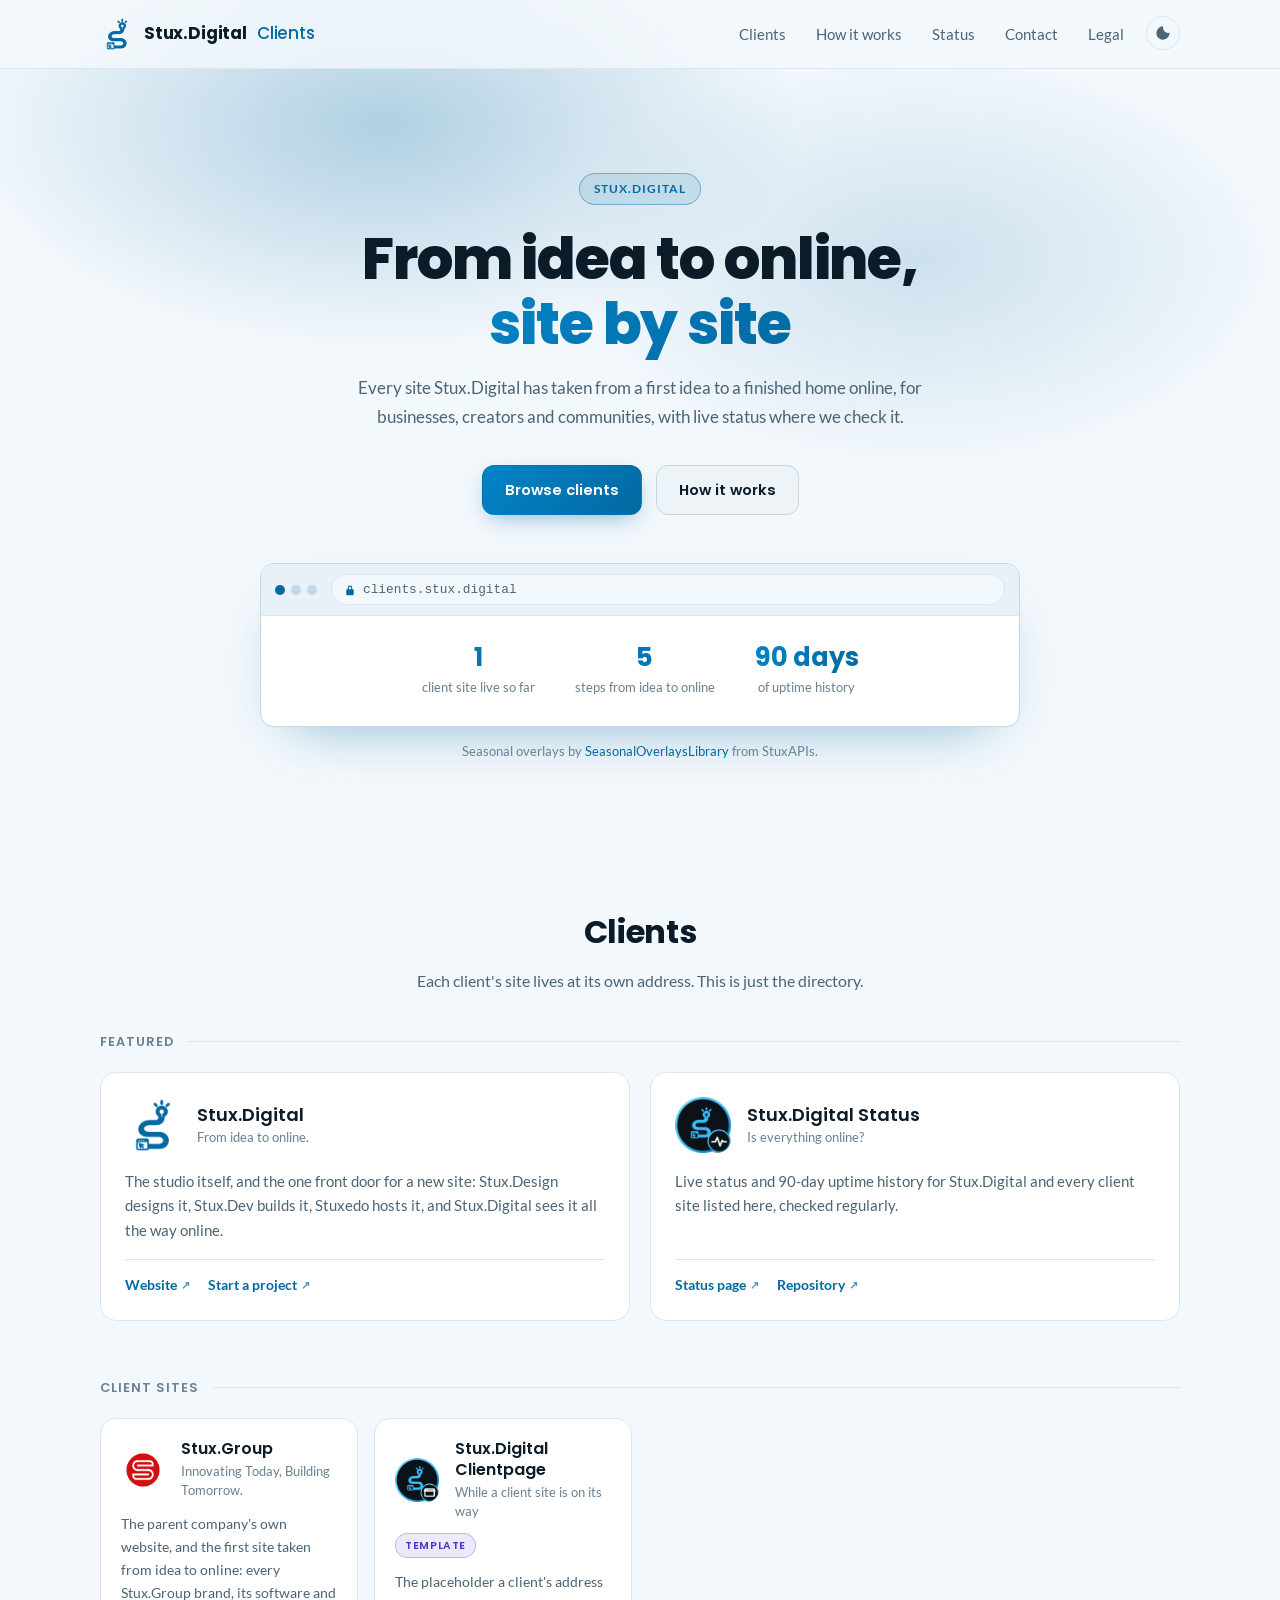
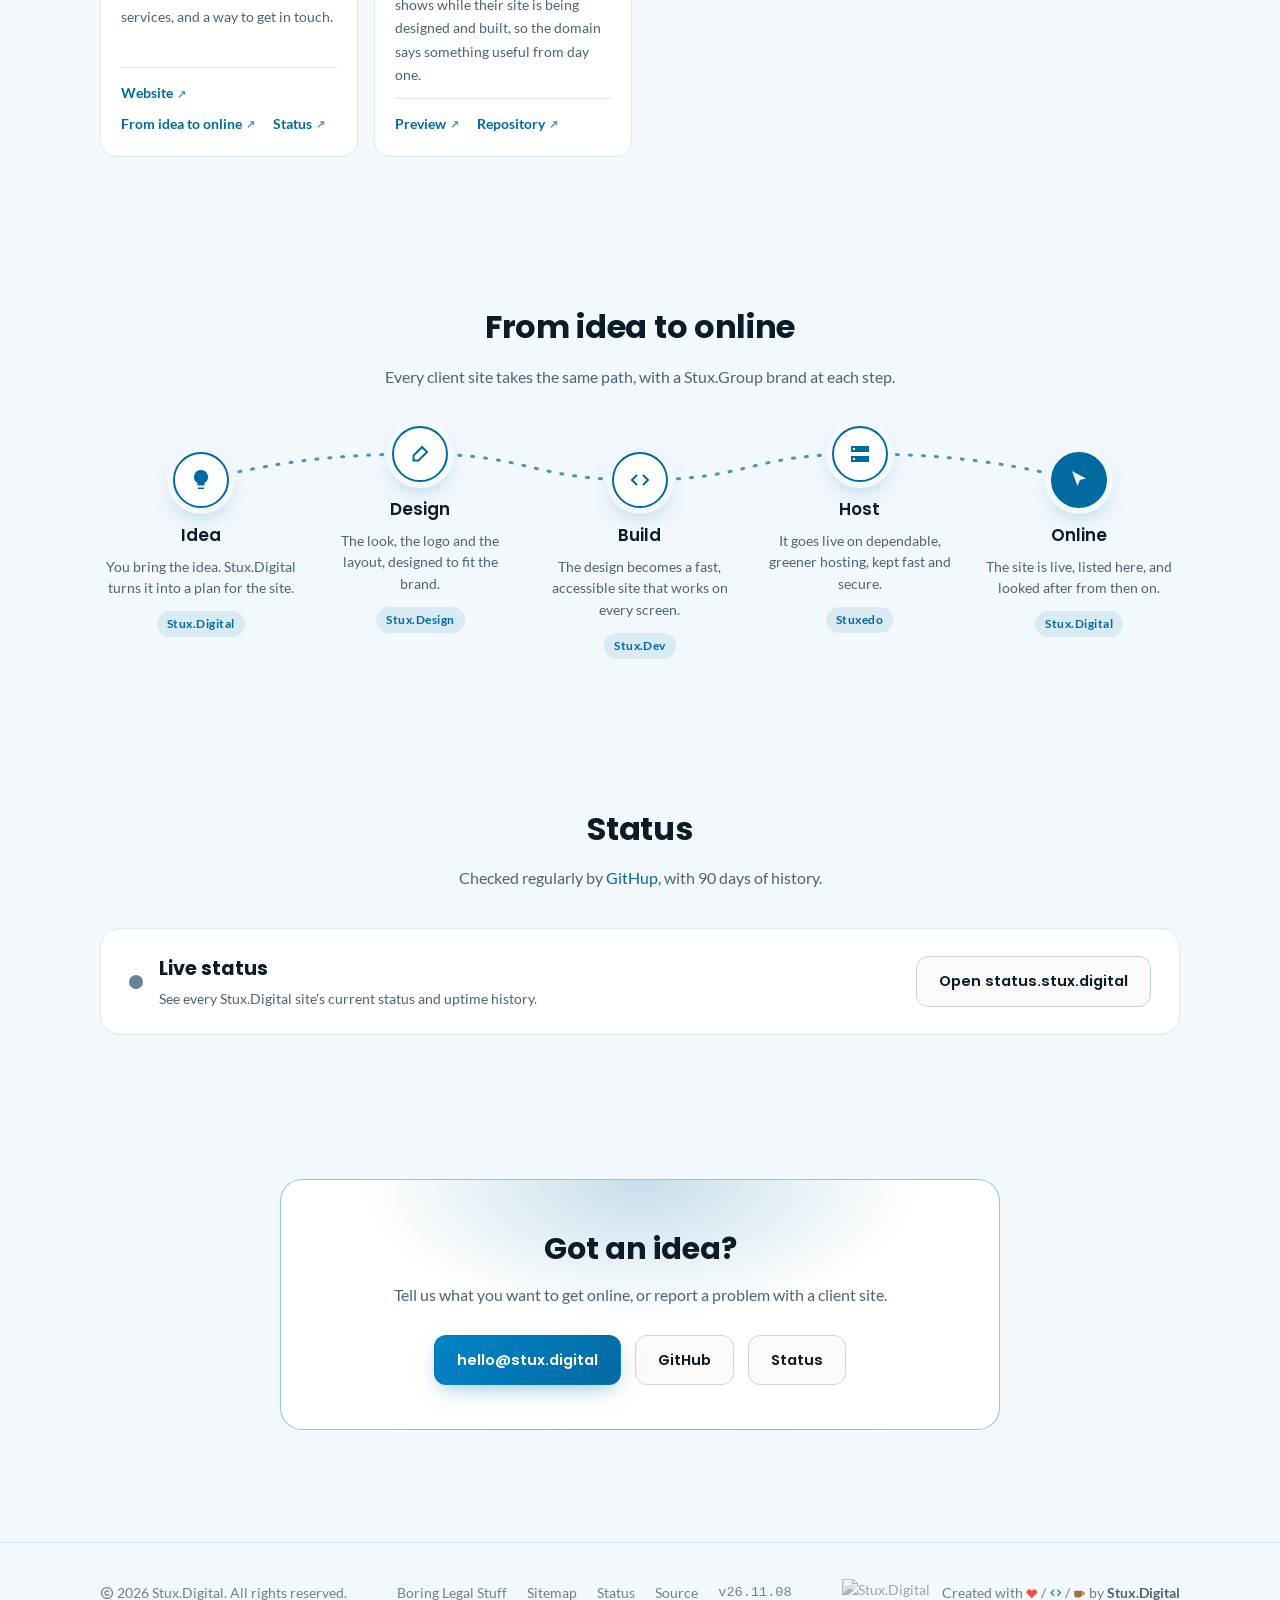
==== commit f87271e0: "Release v26.11.08 See CHANGELOG.md for details." ====
--- a/index.html
+++ b/index.html
@@ -13,7 +13,7 @@
 <link rel="manifest" href="/site.webmanifest">
 <link rel="icon" type="image/png" href="https://global.media.stux.digital/icon-dark.png" media="(prefers-color-scheme: light)">
 <link rel="icon" type="image/png" href="https://global.media.stux.digital/icon-light.png" media="(prefers-color-scheme: dark)">
-<script id="discord:component-embed" type="application/json">{"component":{"type":17,"accent_color":3718648,"components":[{"type":9,"components":[{"type":10,"content":"# [Stux.Digital Clients](https://clients.stux.digital/)\n**From idea to online, site by site.**\nEvery site Stux.Digital has taken from a first idea to a finished home online, with live status where we check it.\n-# Idea · Design · Build · Host · Online. Status checked every 5 minutes."}],"accessory":{"type":11,"media":{"url":"https://clients.stux.digital/assets/img/icon-512.png"}}},{"type":1,"components":[{"type":2,"style":5,"label":"Browse clients","url":"https://clients.stux.digital/#clients"},{"type":2,"style":5,"label":"How it works","url":"https://clients.stux.digital/#journey"},{"type":2,"style":5,"label":"Status","url":"https://status.stux.digital"}]}]}}</script>
+<script id="discord:component-embed" type="application/json">{"component":{"type":17,"accent_color":3718648,"components":[{"type":9,"components":[{"type":10,"content":"# [Stux.Digital Clients](https://clients.stux.digital/)\n**From idea to online, site by site.**\nEvery site Stux.Digital has taken from a first idea to a finished home online, with live status where we check it.\n-# Idea · Design · Build · Host · Online. Status checked regularly."}],"accessory":{"type":11,"media":{"url":"https://clients.stux.digital/assets/img/icon-512.png"}}},{"type":1,"components":[{"type":2,"style":5,"label":"Browse clients","url":"https://clients.stux.digital/#clients"},{"type":2,"style":5,"label":"How it works","url":"https://clients.stux.digital/#journey"},{"type":2,"style":5,"label":"Status","url":"https://status.stux.digital"}]}]}}</script>
 <!-- build-head:end -->
   <script>(function(){try{var t=localStorage.getItem("stuxdigital-clients-theme");if(t==="light"||t==="dark")document.documentElement.setAttribute("data-theme",t);}catch(e){}})();</script>
   <link rel="stylesheet" href="/assets/css/style.css">
@@ -60,7 +60,7 @@
         <div class="browser-body hero-stats">
           <div><strong class="grad">1</strong><span>client site live so far</span></div>
           <div><strong class="grad">5</strong><span>steps from idea to online</span></div>
-          <div><strong class="grad">5 min</strong><span>between status checks</span></div>
+          <div><strong class="grad">90 days</strong><span>of uptime history</span></div>
         </div>
       </div>
       <p class="season-note">Seasonal overlays by <a href="https://seasonaloverlayslibrary.stuxapis.net" target="_blank" rel="noopener">SeasonalOverlaysLibrary</a> from StuxAPIs.</p>
@@ -102,7 +102,7 @@
             </div>
           </div>
           <span class="badge-status live" hidden></span>
-          <p class="desc">Live status and 90-day uptime history for Stux.Digital and every client site listed here, checked every 5 minutes.</p>
+          <p class="desc">Live status and 90-day uptime history for Stux.Digital and every client site listed here, checked regularly.</p>
           <div class="project-links">
             <a href="https://status.stux.digital" target="_blank" rel="noopener">Status page</a>
             <a href="https://github.com/StuxDigital/Status" target="_blank" rel="noopener">Repository</a>
@@ -198,7 +198,7 @@
     <div class="container">
       <div class="section-head">
         <h2>Status</h2>
-        <p>Checked every 5 minutes by <a href="https://githup.stux.group" target="_blank" rel="noopener" style="color: var(--accent-bright);">GitHup</a>, with 90 days of history.</p>
+        <p>Checked regularly by <a href="https://githup.stux.group" target="_blank" rel="noopener" style="color: var(--accent-bright);">GitHup</a>, with 90 days of history.</p>
       </div>
       <div class="status-band" id="status-band">
         <div class="sb-main">
